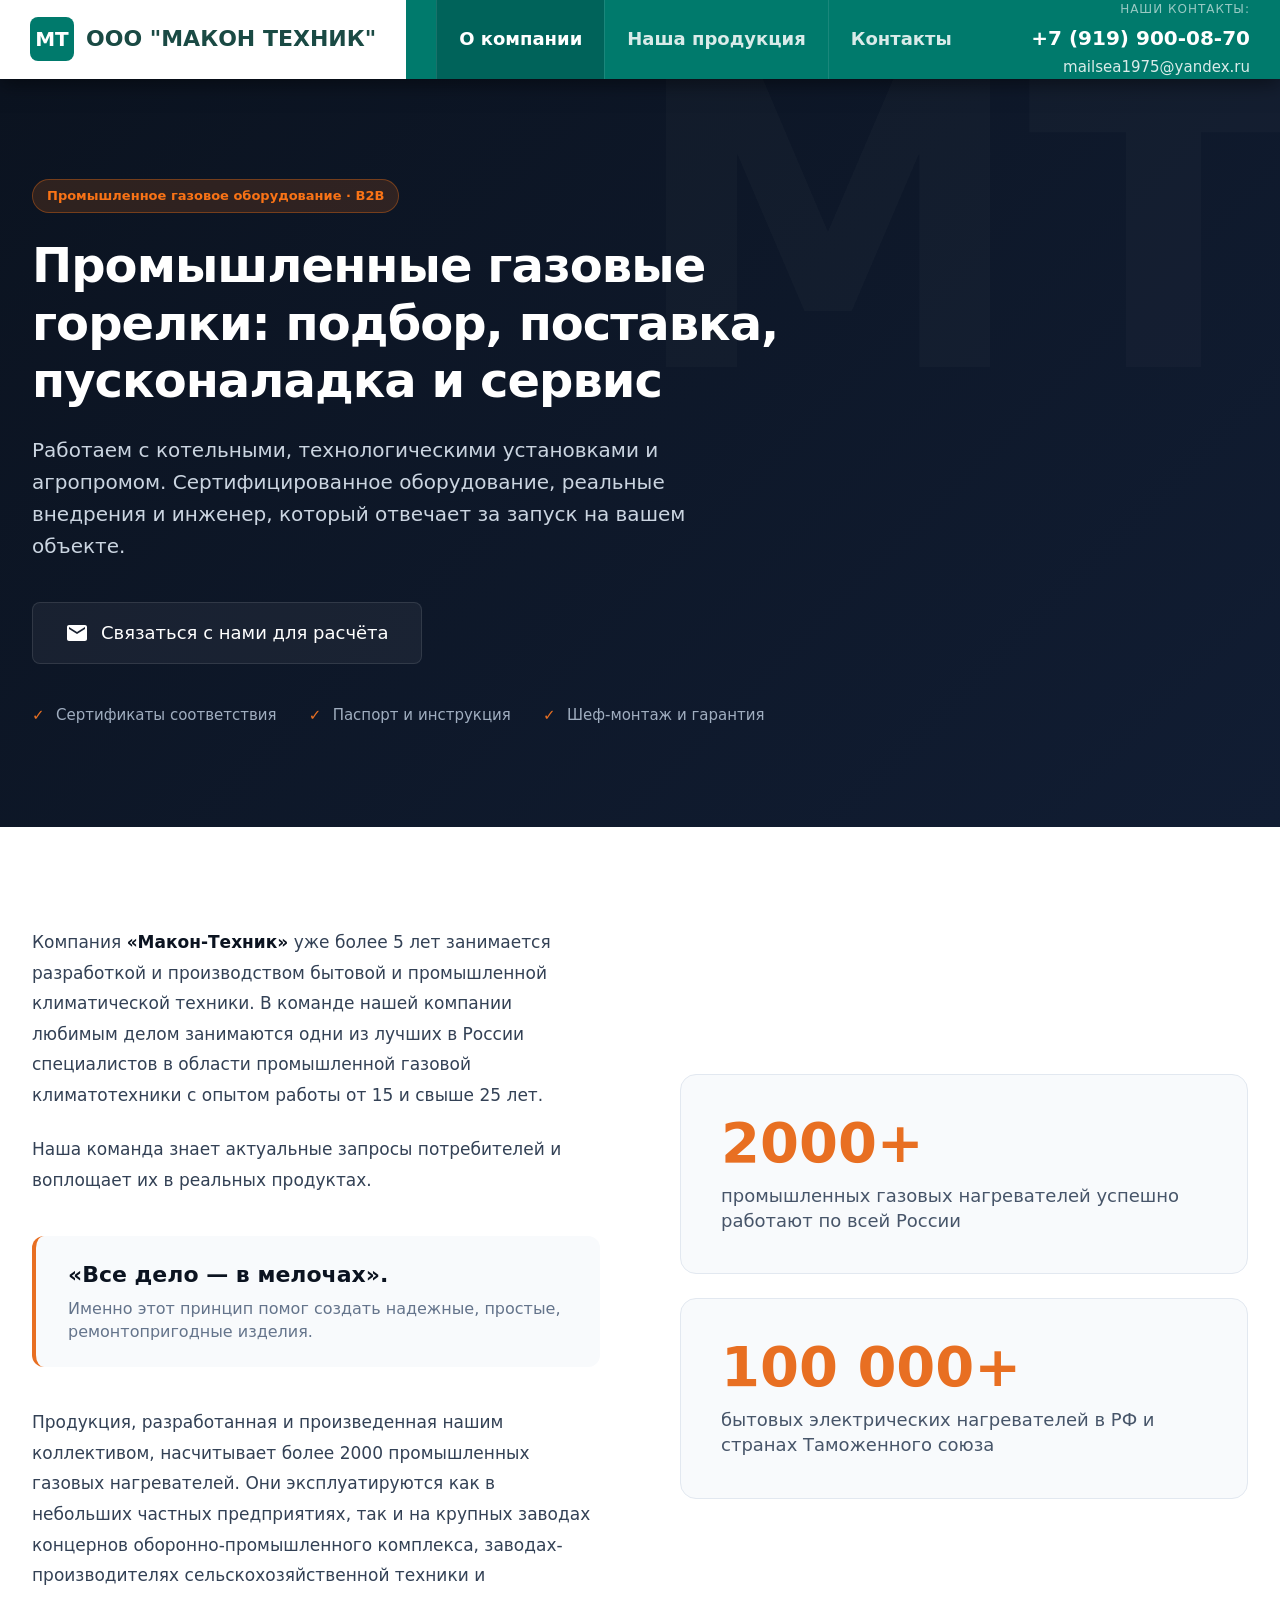
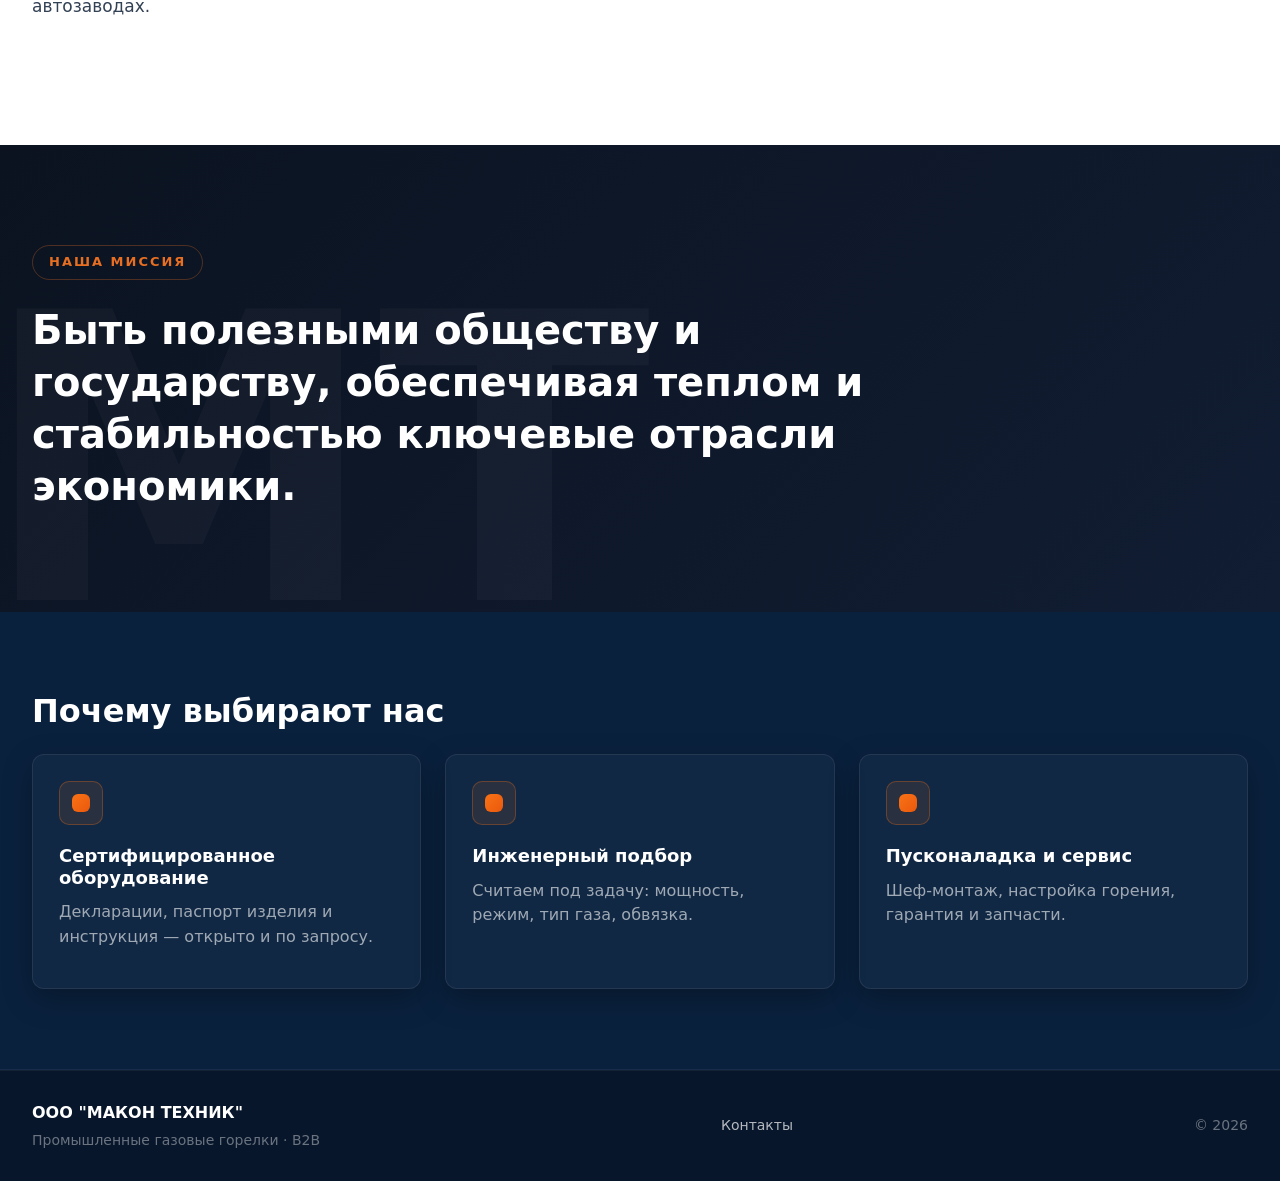
==== index.html @ b996d6df "Add files via upload" ====
<!DOCTYPE html>
<html lang="ru">
<head>
  <meta charset="UTF-8">
  <meta name="viewport" content="width=device-width, initial-scale=1.0">
  <title>ООО "МАКОН ТЕХНИК" — Промышленные газовые горелки</title>
  <meta name="description" content="Промышленные газовые горелки для котельных и технологических установок. Сертификаты, внедрения, пусконаладка и сервис.">
  <link rel="stylesheet" href="css/style.css">
  
  <style>
    /* ГЛАВНЫЙ ЭКРАН (HERO) */
    .hero-custom {
      background: linear-gradient(135deg, #0b1320 0%, #111d33 100%);
      color: #ffffff;
      padding: 100px 0;
      position: relative;
      overflow: hidden;
    }

    .hero-custom::before {
      content: 'МТ';
      position: absolute;
      top: -50px;
      right: -20px;
      font-size: 400px;
      font-weight: 900;
      color: rgba(255, 255, 255, 0.02);
      line-height: 1;
      pointer-events: none;
    }

    .hero-custom__inner {
      max-width: 900px;
      position: relative;
      z-index: 1;
    }

    .hero-custom h1 {
      font-size: 48px;
      line-height: 1.2;
      margin-bottom: 24px;
      font-weight: 800;
    }

    @media (max-width: 768px) {
      .hero-custom h1 {
        font-size: 32px;
      }
    }

    .hero-custom__lead {
      font-size: 20px;
      line-height: 1.6;
      color: #cbd5e1;
      margin-bottom: 40px;
      max-width: 700px;
    }

    .hero-contact-link {
      display: inline-flex;
      align-items: center;
      gap: 12px;
      font-size: 18px;
      color: #ffffff;
      text-decoration: none;
      background: rgba(255, 255, 255, 0.05);
      padding: 16px 32px;
      border-radius: 8px;
      border: 1px solid rgba(255, 255, 255, 0.1);
      transition: all 0.3s ease;
      margin-bottom: 40px;
    }

    .hero-contact-link:hover {
      background: rgba(232, 111, 34, 0.1);
      border-color: #e86f22;
      color: #e86f22;
    }

    .hero-contact-link svg {
      width: 24px;
      height: 24px;
      fill: currentColor;
    }

    .hero-custom__trust {
      display: flex;
      gap: 32px;
      list-style: none;
      padding: 0;
      margin: 0;
      flex-wrap: wrap;
    }

    .hero-custom__trust li {
      position: relative;
      padding-left: 24px;
      color: #a0aec0;
      font-size: 15px;
    }

    .hero-custom__trust li::before {
      content: '✓';
      position: absolute;
      left: 0;
      color: #e86f22;
      font-weight: bold;
    }

    /* БЛОК 1: ИСТОРИЯ И ЦИФРЫ (Светлый) */
    .story-section {
      padding: 100px 0;
      background: #ffffff;
    }

    .story-grid {
      display: grid;
      grid-template-columns: 1fr 1fr;
      gap: 80px;
      align-items: center;
    }

    @media (max-width: 900px) {
      .story-grid {
        grid-template-columns: 1fr;
        gap: 50px;
      }
    }

    .story-content p {
      font-size: 17px;
      line-height: 1.8;
      color: #334155;
      margin-bottom: 24px;
    }

    .story-content strong {
      color: #0b1320;
      font-weight: 600;
    }

    .story-content .highlight-quote {
      font-size: 22px;
      font-weight: 600;
      color: #0b1320;
      padding: 24px 32px;
      background: #f8fafc;
      border-radius: 12px;
      border-left: 4px solid #e86f22;
      margin: 40px 0;
      line-height: 1.4;
    }

    .stats-wrapper {
      display: grid;
      grid-template-columns: 1fr;
      gap: 24px;
    }

    .stat-card {
      background: #f8fafc;
      padding: 40px;
      border-radius: 16px;
      border: 1px solid #e2e8f0;
      transition: transform 0.3s ease, box-shadow 0.3s ease;
    }

    .stat-card:hover {
      transform: translateY(-5px);
      box-shadow: 0 10px 30px rgba(0,0,0,0.05);
    }

    .stat-card h4 {
      font-size: 56px;
      color: #e86f22;
      margin: 0 0 12px 0;
      line-height: 1;
      font-weight: 800;
    }

    .stat-card p {
      font-size: 18px;
      color: #475569;
      margin: 0;
      line-height: 1.4;
      font-weight: 500;
    }

    /* БЛОК 2: МИССИЯ (Темный) */
    .mission-section {
      padding: 100px 0;
      background: linear-gradient(135deg, #0b1320 0%, #111d33 100%);
      color: #ffffff;
      position: relative;
      overflow: hidden;
    }
    
    .mission-section::before {
      content: 'МТ';
      position: absolute;
      bottom: -50px;
      left: -20px;
      font-size: 400px;
      font-weight: 900;
      color: rgba(255, 255, 255, 0.03);
      line-height: 1;
      pointer-events: none;
    }

    .mission-inner {
      max-width: 900px;
      position: relative;
      z-index: 1;
    }

    .mission-label {
      display: inline-block;
      font-size: 13px;
      text-transform: uppercase;
      letter-spacing: 2px;
      color: #e86f22;
      margin-bottom: 24px;
      font-weight: 700;
      border: 1px solid rgba(232, 111, 34, 0.3);
      padding: 6px 16px;
      border-radius: 20px;
    }

    .mission-lead {
      font-size: 40px;
      line-height: 1.3;
      font-weight: 800;
      margin: 0;
      color: #ffffff;
    }

    @media (max-width: 768px) {
      .mission-lead {
        font-size: 28px;
      }
    }
  </style>
</head>
<body>

  <header class="header">
    <div class="header__inner">
      <a href="index.html" class="header__logo-area">
        <div class="logo-mark">МТ</div>
        <div class="logo-text">
          <strong>ООО "МАКОН ТЕХНИК"</strong>
        </div>
      </a>

      <div class="header__nav-area">
        <nav class="nav" id="nav">
          <a href="index.html" class="active">О компании</a>
          <a href="products.html">Наша продукция</a>
          <a href="contacts.html">Контакты</a>
        </nav>

        <div class="header__contacts">
          <div class="header__contacts-title">Наши контакты:</div>
          <a href="tel:+79199000870" class="header__phone">+7 (919) 900-08-70</a>
          <a href="mailto:mailsea1975@yandex.ru" class="header__email">mailsea1975@yandex.ru</a>
        </div>

        <button class="burger" id="burger" aria-label="Меню" aria-expanded="false">
          <span></span><span></span><span></span>
        </button>
      </div>
    </div>
  </header>

  <main>
    <!-- ГЛАВНЫЙ ЭКРАН (HERO) -->
    <section class="hero-custom">
      <div class="container">
        <div class="hero-custom__inner">
          <span class="badge" style="margin-bottom: 24px; display: inline-block;">Промышленное газовое оборудование · B2B</span>
          
          <h1>Промышленные газовые горелки: подбор, поставка, пусконаладка и сервис</h1>
          
          <p class="hero-custom__lead">
            Работаем с котельными, технологическими установками и агропромом.
            Сертифицированное оборудование, реальные внедрения и инженер, который
            отвечает за запуск на вашем объекте.
          </p>
          
          <a href="contacts.html" class="hero-contact-link">
            <svg xmlns="http://www.w3.org/2000/svg" viewBox="0 0 24 24"><path d="M20 4H4c-1.1 0-1.99.9-1.99 2L2 18c0 1.1.9 2 2 2h16c1.1 0 2-.9 2-2V6c0-1.1-.9-2-2-2zm0 4l-8 5-8-5V6l8 5 8-5v2z"/></svg>
            Связаться с нами для расчёта
          </a>
          
          <ul class="hero-custom__trust">
            <li>Сертификаты соответствия</li>
            <li>Паспорт и инструкция</li>
            <li>Шеф-монтаж и гарантия</li>
          </ul>
        </div>
      </div>
    </section>

    <!-- БЛОК 1: ИСТОРИЯ И ЦИФРЫ -->
    <section class="story-section">
      <div class="container story-grid">
        
        <div class="story-content">
          <p>
            Компания <strong>«Макон-Техник»</strong> уже более 5 лет занимается разработкой и производством бытовой и промышленной климатической техники. В команде нашей компании любимым делом занимаются одни из лучших в России специалистов в области промышленной газовой климатотехники с опытом работы от 15 и свыше 25 лет.
          </p>
          <p>
            Наша команда знает актуальные запросы потребителей и воплощает их в реальных продуктах. 
          </p>
          
          <div class="highlight-quote">
            «Все дело — в мелочах».<br>
            <span style="font-size: 16px; color: #64748b; font-weight: normal; display: block; margin-top: 8px;">Именно этот принцип помог создать надежные, простые, ремонтопригодные изделия.</span>
          </div>

          <p>
            Продукция, разработанная и произведенная нашим коллективом, насчитывает более 2000 промышленных газовых нагревателей. Они эксплуатируются как в небольших частных предприятиях, так и на крупных заводах концернов оборонно-промышленного комплекса, заводах-производителях сельскохозяйственной техники и автозаводах.
          </p>
        </div>

        <div class="stats-wrapper">
          <div class="stat-card">
            <h4>2000+</h4>
            <p>промышленных газовых нагревателей успешно работают по всей России</p>
          </div>
          <div class="stat-card">
            <h4>100 000+</h4>
            <p>бытовых электрических нагревателей в РФ и странах Таможенного союза</p>
          </div>
        </div>

      </div>
    </section>

    <!-- БЛОК 2: МИССИЯ -->
    <section class="mission-section">
      <div class="container">
        <div class="mission-inner">
          <span class="mission-label">Наша миссия</span>
          <h2 class="mission-lead">
            Быть полезными обществу и государству, обеспечивая теплом и стабильностью ключевые отрасли экономики.
          </h2>
        </div>
      </div>
    </section>

    <!-- БЛОК: ПОЧЕМУ ВЫБИРАЮТ НАС -->
    <section class="section section--muted">
      <div class="container">
        <h2 class="section__title">Почему выбирают нас</h2>
        <div class="grid grid--3">
          <article class="card">
            <div class="card__icon"></div>
            <h3>Сертифицированное оборудование</h3>
            <p>Декларации, паспорт изделия и инструкция — открыто и по запросу.</p>
          </article>
          <article class="card">
            <div class="card__icon"></div>
            <h3>Инженерный подбор</h3>
            <p>Считаем под задачу: мощность, режим, тип газа, обвязка.</p>
          </article>
          <article class="card">
            <div class="card__icon"></div>
            <h3>Пусконаладка и сервис</h3>
            <p>Шеф-монтаж, настройка горения, гарантия и запчасти.</p>
          </article>
        </div>
      </div>
    </section>
  </main>

  <footer class="footer">
    <div class="container footer__inner">
      <div>
        <div class="footer__logo">ООО "МАКОН ТЕХНИК"</div>
        <p class="footer__muted">Промышленные газовые горелки · B2B</p>
      </div>
      <div class="footer__cols">
        <a href="contacts.html">Контакты</a>
      </div>
      <p class="footer__muted">© 2026</p>
    </div>
  </footer>

  <script src="js/main.js"></script>
</body>
</html>
---- css/style.css ----
:root {
  --brand-teal: #007A6C;
  --brand-teal-dark: #00635A;
  --navy: #0B2545;
  --accent: #F97316;
  --accent-dark: #EA580C;
  --accent-soft: rgba(249, 115, 22, 0.12);
  --radius: 12px;
  --shadow: 0 10px 30px rgba(0, 0, 0, 0.5);
}

* { box-sizing: border-box; }
html { scroll-behavior: smooth; }

/* --- НАСТРОЙКА ФОНА --- */
body {
  margin: 0;
  font-family: system-ui, -apple-system, "Segoe UI", Roboto, Arial, sans-serif;
  color: #ffffff; /* Текст по умолчанию белый */
  line-height: 1.55;
  /* Изменили базовый фон на глубокий сине-серый вместо черного */
  background-color: #0b1320; 
  
  display: flex;
  flex-direction: column;
  min-height: 100vh;
}

/* Фиксированный фон с огнем и затемнением */
body::before {
  content: "";
  position: fixed;
  top: 0; 
  left: 0; 
  width: 100%; 
  height: 100%;
  /* Затемняем картинку на 75% для глубокого темного эффекта */
  background-image: linear-gradient(rgba(0, 0, 0, 0.75), rgba(0, 0, 0, 0.75)), url('../images/bg.jpeg');
  background-size: cover;
  background-position: center;
  z-index: -1;
  animation: slowZoom 30s infinite alternate ease-in-out;
  
  /* !!! ВОТ ЗДЕСЬ МЫ ОТКЛЮЧИЛИ ПУШКУ !!! */
  display: none; 
}

@keyframes slowZoom {
  0% { background-size: 100%; }
  100% { background-size: 110%; }
}

main {
  flex: 1 0 auto;
}

h1, h2, h3 { margin: 0 0 12px; line-height: 1.2; }
h1 { font-size: clamp(26px, 3.6vw, 42px); font-weight: 800; letter-spacing: -0.02em; }
h2 { font-size: clamp(22px, 2.6vw, 32px); font-weight: 800; }
h3 { font-size: 18px; font-weight: 700; }
p { margin: 0 0 12px; }
a { color: inherit; }

/* Сделали контейнер шире, чтобы текст прижимался влево */
.container {
  width: min(1400px, 95%);
  margin: 0 auto;
}

/* HEADER */
.header {
  background: #0B2545; /* Плотный темный фон для шапки */
  position: sticky;
  top: 0;
  z-index: 50;
  box-shadow: 0 4px 20px rgba(0,0,0,0.5);
}

.header__inner {
  display: flex;
  align-items: stretch;
  padding: 0;
  width: 100%;
  max-width: 100%;
}

.header__logo-area {
  background: #ffffff;
  display: flex;
  align-items: center;
  padding: 10px 30px;
  text-decoration: none;
  color: var(--brand-teal);
  gap: 12px;
}

.logo-mark {
  width: 44px;
  height: 44px;
  background: var(--brand-teal);
  border-radius: 8px;
  display: flex;
  align-items: center;
  justify-content: center;
  color: #fff;
  font-weight: 800;
  font-size: 20px;
}

.logo-text { display: flex; flex-direction: column; line-height: 1.1; }
.logo-text strong { font-size: 22px; font-weight: 800; color: #1a4a44; }
.logo-text span { display: none; } 

.header__nav-area {
  background: var(--brand-teal);
  display: flex;
  align-items: center;
  justify-content: space-between;
  flex-grow: 1;
  padding: 0 30px;
}

.nav { display: flex; align-items: stretch; height: 100%; margin: 0; padding: 0; }
.nav a {
  color: rgba(255,255,255,0.85);
  text-decoration: none;
  font-size: 18px;
  font-weight: 600;
  padding: 0 22px;
  display: flex;
  align-items: center;
  border-left: 1px solid rgba(255,255,255,0.1);
  transition: background .2s, color .2s;
}
.nav a:hover, .nav a.active { background: var(--brand-teal-dark); color: #fff; }

.header__contacts {
  color: #fff;
  display: flex;
  flex-direction: column;
  align-items: flex-end;
  gap: 2px;
}

.header__contacts-title {
  font-size: 12px;
  text-transform: uppercase;
  letter-spacing: 1px;
  color: rgba(255, 255, 255, 0.6);
  margin-bottom: 2px;
}

.header__phone { font-size: 20px; font-weight: 800; text-decoration: none; color: #fff; transition: color 0.2s; }
.header__email { font-size: 15px; color: rgba(255,255,255,0.85); text-decoration: none; transition: color 0.2s; }
.header__phone:hover, .header__email:hover { color: var(--accent); }

.burger { display: none; background: transparent; border: 0; padding: 8px; cursor: pointer; margin-left: 15px; }
.burger span { display: block; width: 24px; height: 2px; background: #fff; margin: 5px 0; border-radius: 2px; }

/* BUTTONS */
.btn {
  display: inline-flex; align-items: center; justify-content: center;
  padding: 12px 20px; border-radius: 10px; font-weight: 700; font-size: 15px;
  text-decoration: none; border: 2px solid transparent; cursor: pointer;
  transition: transform .15s, background .2s, color .2s, box-shadow .2s; white-space: nowrap;
}
.btn:hover { transform: translateY(-1px); }
.btn--primary { background: var(--accent); color: #fff; box-shadow: 0 6px 18px rgba(249, 115, 22, 0.35); }
.btn--primary:hover { background: var(--accent-dark); }
.btn--ghost { background: transparent; color: #fff; border-color: rgba(255,255,255,0.35); }
.btn--ghost:hover { border-color: var(--accent); color: var(--accent); }
.btn--outline { background: transparent; color: #fff; border-color: rgba(255,255,255,0.5); }
.btn--outline:hover { background: #fff; color: var(--navy); }
.btn--sm { padding: 9px 14px; font-size: 14px; }
.btn--full { width: 100%; }

/* HERO (Сдвиг влево и темное стекло) */
.hero {
  background: radial-gradient(1000px 400px at 10% 50%, rgba(249,115,22,0.15), transparent 60%), linear-gradient(160deg, rgba(11, 37, 69, 0.9) 0%, rgba(11, 37, 69, 0.7) 100%);
  color: #fff; 
  padding: 80px 0;
  border-bottom: 1px solid rgba(255,255,255,0.1);
}
.hero__inner { 
  display: grid; 
  grid-template-columns: 1.6fr 1fr; 
  gap: 60px; 
  align-items: center; 
}
.hero h1 { color: #fff; margin-bottom: 20px; }
.hero__lead { color: rgba(255,255,255,0.8); font-size: 18px; max-width: 700px; }
.badge { display: inline-block; background: rgba(249,115,22,0.15); color: var(--accent); border: 1px solid rgba(249,115,22,0.35); padding: 6px 14px; border-radius: 999px; font-size: 13px; font-weight: 600; margin-bottom: 20px; }
.hero__actions { display: flex; gap: 15px; flex-wrap: wrap; margin: 25px 0 30px; }
.hero__trust { display: flex; gap: 25px; flex-wrap: wrap; padding: 0; margin: 0; list-style: none; font-size: 15px; color: rgba(255,255,255,0.7); }
.hero__trust li::before { content: "✓"; color: var(--accent); font-weight: 800; margin-right: 8px; }

/* Карточка в Hero (эффект стекла) */
.hero__card { 
  background: rgba(255, 255, 255, 0.05); 
  backdrop-filter: blur(12px);
  -webkit-backdrop-filter: blur(12px);
  border: 1px solid rgba(255, 255, 255, 0.1);
  color: #fff; 
  border-radius: var(--radius); 
  padding: 26px; 
  box-shadow: 0 20px 50px rgba(0,0,0,0.5); 
  border-top: 4px solid var(--accent); 
}
.hero__card-title { font-weight: 800; margin-bottom: 16px; color: #fff; font-size: 18px; }

/* SPECS (Характеристики) */
.specs { list-style: none; padding: 0; margin: 0 0 16px; }
.specs li { display: flex; justify-content: space-between; gap: 12px; padding: 10px 0; border-bottom: 1px dashed rgba(255,255,255,0.15); font-size: 15px; }
.specs li:last-child { border-bottom: 0; }
.specs span { color: rgba(255,255,255,0.6); }
.specs b { color: #fff; }

/* SECTIONS (Темное стекло вместо белого) */
.section { 
  padding: 80px 0; 
  background: rgba(15, 23, 42, 0.85); /* Темно-синий полупрозрачный */
  backdrop-filter: blur(15px);
  -webkit-backdrop-filter: blur(15px);
  border-bottom: 1px solid rgba(255,255,255,0.05);
}
.section--muted { 
  background: rgba(11, 37, 69, 0.85); 
}
.section__title { color: #ffffff; margin-bottom: 24px; }
.section__lead { color: rgba(255,255,255,0.7); max-width: 800px; margin-bottom: 32px; font-size: 16px; }

/* GRID/CARDS */
.grid { display: grid; gap: 24px; }
.grid--3 { grid-template-columns: repeat(3, 1fr); }

.card { 
  background: rgba(255, 255, 255, 0.03); 
  border: 1px solid rgba(255, 255, 255, 0.08); 
  border-radius: var(--radius); 
  padding: 26px; 
  box-shadow: 0 10px 30px rgba(0,0,0,0.3); 
  transition: transform 0.3s, background 0.3s;
}
.card:hover {
  background: rgba(255, 255, 255, 0.06); 
  transform: translateY(-5px);
}
.card h3 { color: #fff; margin-bottom: 12px; }
.card p { color: rgba(255,255,255,0.6); }
.card__icon { width: 44px; height: 44px; border-radius: 10px; background: rgba(249,115,22,0.1); border: 1px solid rgba(249,115,22,0.3); margin-bottom: 20px; position: relative; }
.card__icon::after { content: ""; position: absolute; inset: 12px; border-radius: 6px; background: linear-gradient(135deg, var(--accent), var(--accent-dark)); }

/* БОЛЬШОЕ ФОТО (Продукция) */
.featured-image-wrapper {
  width: 100%;
  margin: 0 0 50px 0;
  border-radius: var(--radius);
  overflow: hidden;
  box-shadow: 0 20px 50px rgba(0,0,0,0.5);
  border: 1px solid rgba(255,255,255,0.1);
}
.featured-image-wrapper img { width: 100%; height: auto; display: block; object-fit: cover; }

/* MODEL (Карточка продукта в темной теме) */
.model { 
  display: grid; 
  grid-template-columns: 1fr 1.1fr; 
  gap: 0; 
  align-items: stretch; 
  background: rgba(255, 255, 255, 0.03); 
  border: 1px solid rgba(255, 255, 255, 0.1); 
  border-radius: var(--radius); 
  overflow: hidden; 
  box-shadow: 0 20px 50px rgba(0,0,0,0.4); 
}
.model__media { background: #000; display: flex; align-items: center; justify-content: center; min-height: 350px; padding: 0; overflow: hidden; }
.model__media img { width: 100%; height: 100%; object-fit: cover; display: block; opacity: 0.9; transition: opacity 0.3s; }
.model__media img:hover { opacity: 1; }
.model__body { padding: 32px; }
.specs--wide { margin-bottom: 24px; }

/* ГАЛЕРЕЯ */
.gallery { display: grid; grid-template-columns: repeat(auto-fit, minmax(280px, 1fr)); gap: 24px; }
.gallery a { display: block; border-radius: var(--radius); overflow: hidden; box-shadow: 0 10px 30px rgba(0,0,0,0.4); cursor: pointer; border: 1px solid rgba(255,255,255,0.1); }
.gallery a img { width: 100%; height: 220px; object-fit: cover; display: block; transition: transform 0.4s ease, opacity 0.4s ease; opacity: 0.85; }
.gallery a:hover img { transform: scale(1.08); opacity: 1; }

/* ВИДЕО */
.video-wrapper { position: relative; padding-bottom: 56.25%; height: 0; overflow: hidden; border-radius: var(--radius); box-shadow: 0 20px 50px rgba(0,0,0,0.5); background: #000; border: 1px solid rgba(255,255,255,0.1); }
.video-wrapper iframe, .video-wrapper video { position: absolute; top: 0; left: 0; width: 100%; height: 100%; border: none; }

/* FOOTER */
.footer { background: #07162b; color: rgba(255,255,255,0.6); padding: 30px 0; font-size: 14px; flex-shrink: 0; border-top: 1px solid rgba(255,255,255,0.05); }
.footer__inner { display: flex; justify-content: space-between; gap: 20px; align-items: center; flex-wrap: wrap; }
.footer__logo { font-weight: 800; color: #fff; margin-bottom: 4px; font-size: 16px; }
.footer__muted { color: rgba(255,255,255,0.4); margin: 0; }
.footer__cols { display: flex; gap: 24px; }
.footer__cols a { color: rgba(255,255,255,0.7); text-decoration: none; transition: color 0.2s; }
.footer__cols a:hover { color: var(--accent); }

/* ФОРМА (Темная) */
.form-wrap { display: grid; grid-template-columns: 1fr 1fr; gap: 50px; align-items: start; }
.contacts { list-style: none; padding: 0; color: rgba(255,255,255,0.7); font-size: 16px; }
.contacts li { margin-bottom: 12px; }
.contacts strong { color: #fff; }
.contacts a { color: var(--accent); text-decoration: none; }

.form { 
  background: rgba(255, 255, 255, 0.03); 
  border: 1px solid rgba(255, 255, 255, 0.1); 
  border-radius: var(--radius); 
  padding: 30px; 
  box-shadow: 0 20px 50px rgba(0,0,0,0.4); 
  display: grid; 
  gap: 16px; 
}
.form label { display: grid; gap: 8px; font-size: 14px; font-weight: 600; color: rgba(255,255,255,0.8); }
.form input, .form select { 
  font: inherit; 
  padding: 12px 14px; 
  border: 1px solid rgba(255,255,255,0.15); 
  border-radius: 10px; 
  background: rgba(0,0,0,0.3); 
  color: #fff; 
  transition: border-color .2s, box-shadow .2s; 
}
.form input:focus, .form select:focus { outline: none; border-color: var(--accent); box-shadow: 0 0 0 3px rgba(249, 115, 22, 0.2); }
.form__note { font-size: 12px; color: rgba(255,255,255,0.4); margin: 0; }

/* RESPONSIVE */
@media (max-width: 1024px) {
  .header__logo-area { padding: 10px 15px; }
  .header__nav-area { padding: 0 15px; }
  .nav a { padding: 0 12px; font-size: 16px; }
  .header__phone { font-size: 18px; }
  .header__email { font-size: 14px; }
  .hero__inner { grid-template-columns: 1.2fr 1fr; gap: 30px; }
}
@media (max-width: 900px) {
  .hero__inner, .model, .form-wrap { grid-template-columns: 1fr; }
  .grid--3 { grid-template-columns: 1fr 1fr; }
  .featured-image-wrapper { margin-bottom: 30px; }
}
@media (max-width: 768px) {
  .header__inner { flex-direction: column; }
  .header__logo-area { justify-content: center; padding: 15px; }
  .header__nav-area { flex-direction: column; padding: 15px; gap: 15px; align-items: center; }
  .nav { display: none; flex-direction: column; width: 100%; background: var(--brand-teal); position: absolute; top: 100%; left: 0; z-index: 100; }
  .nav.is-open { display: flex; }
  .nav a { padding: 15px; border-left: none; border-bottom: 1px solid rgba(255,255,255,0.1); justify-content: center; width: 100%; }
  .header__contacts { align-items: center; text-align: center; margin-top: 10px; }
  .burger { display: block; position: absolute; right: 20px; top: 20px; }
  .grid--3 { grid-template-columns: 1fr; }
  .section { padding: 50px 0; }
  .hero { padding: 50px 0; }
  .hero__inner { text-align: center; }
  .hero__actions { justify-content: center; }
  .hero__trust { justify-content: center; }
}
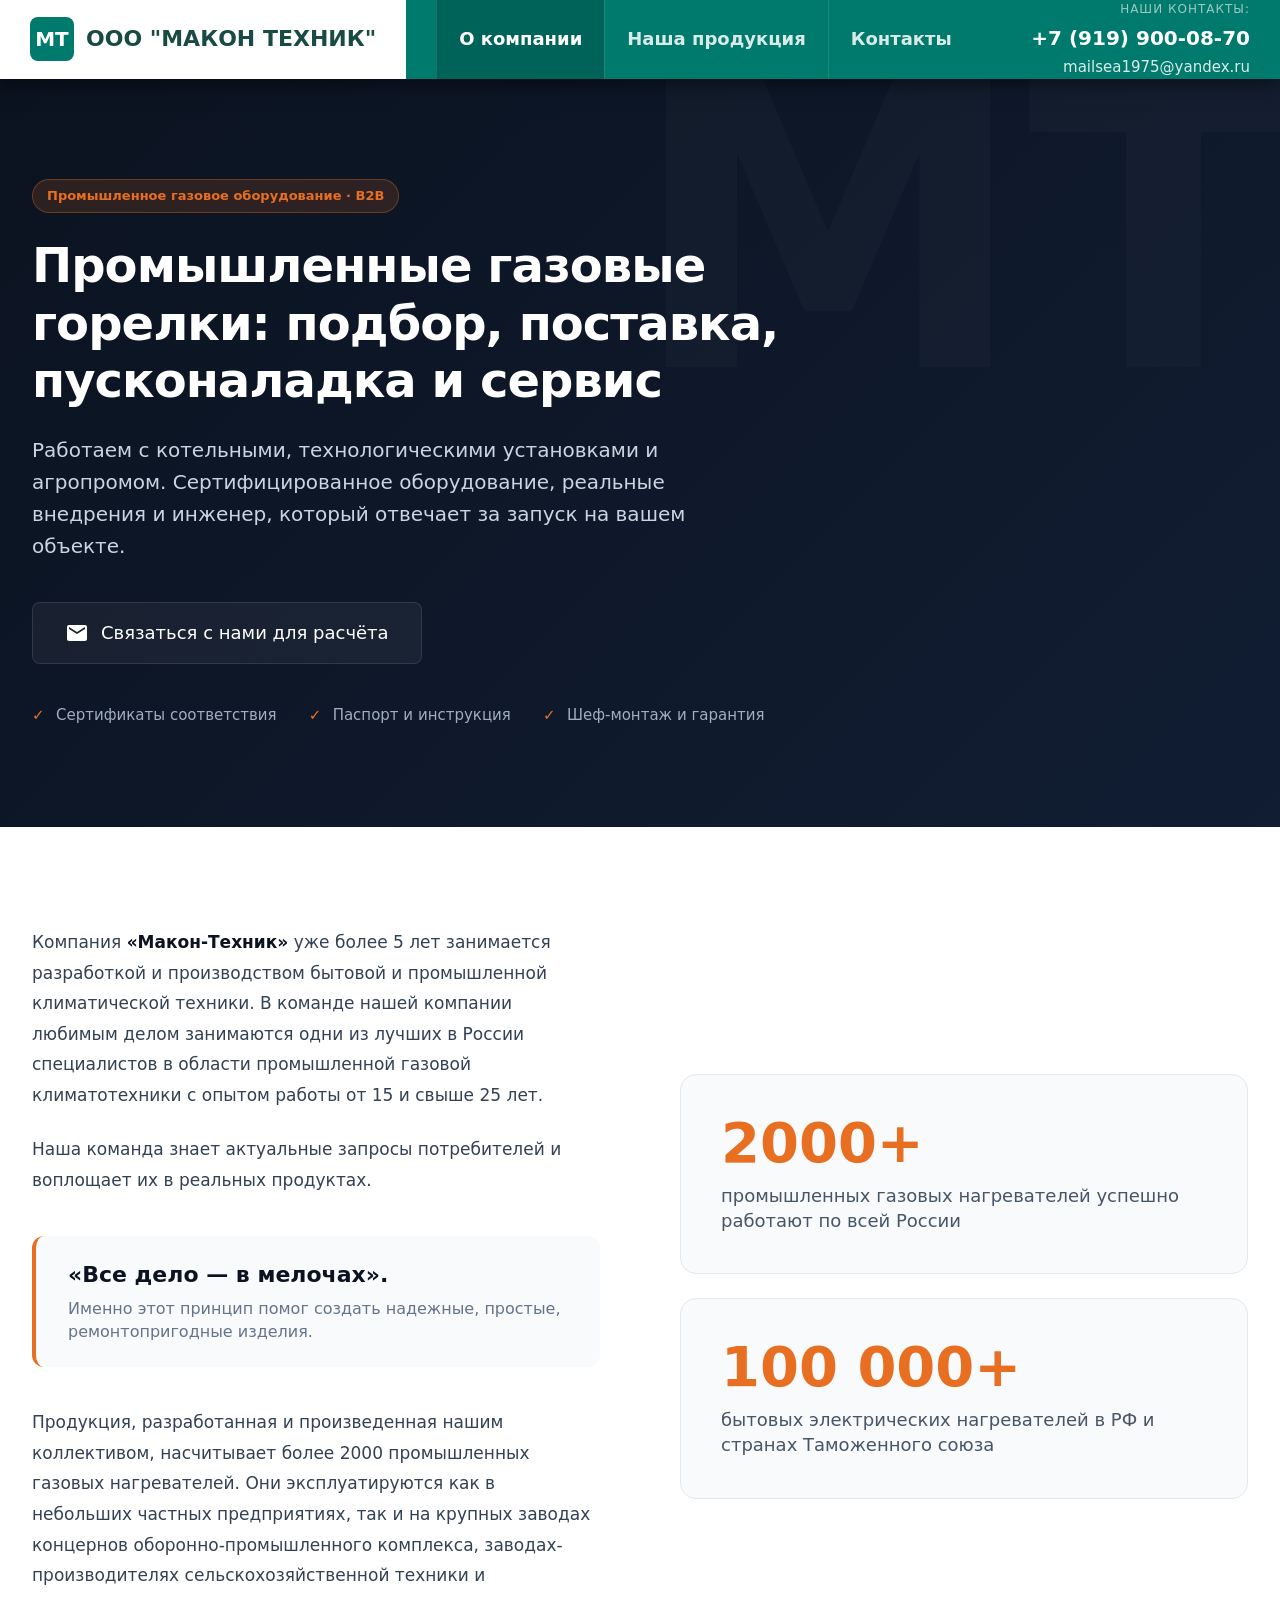
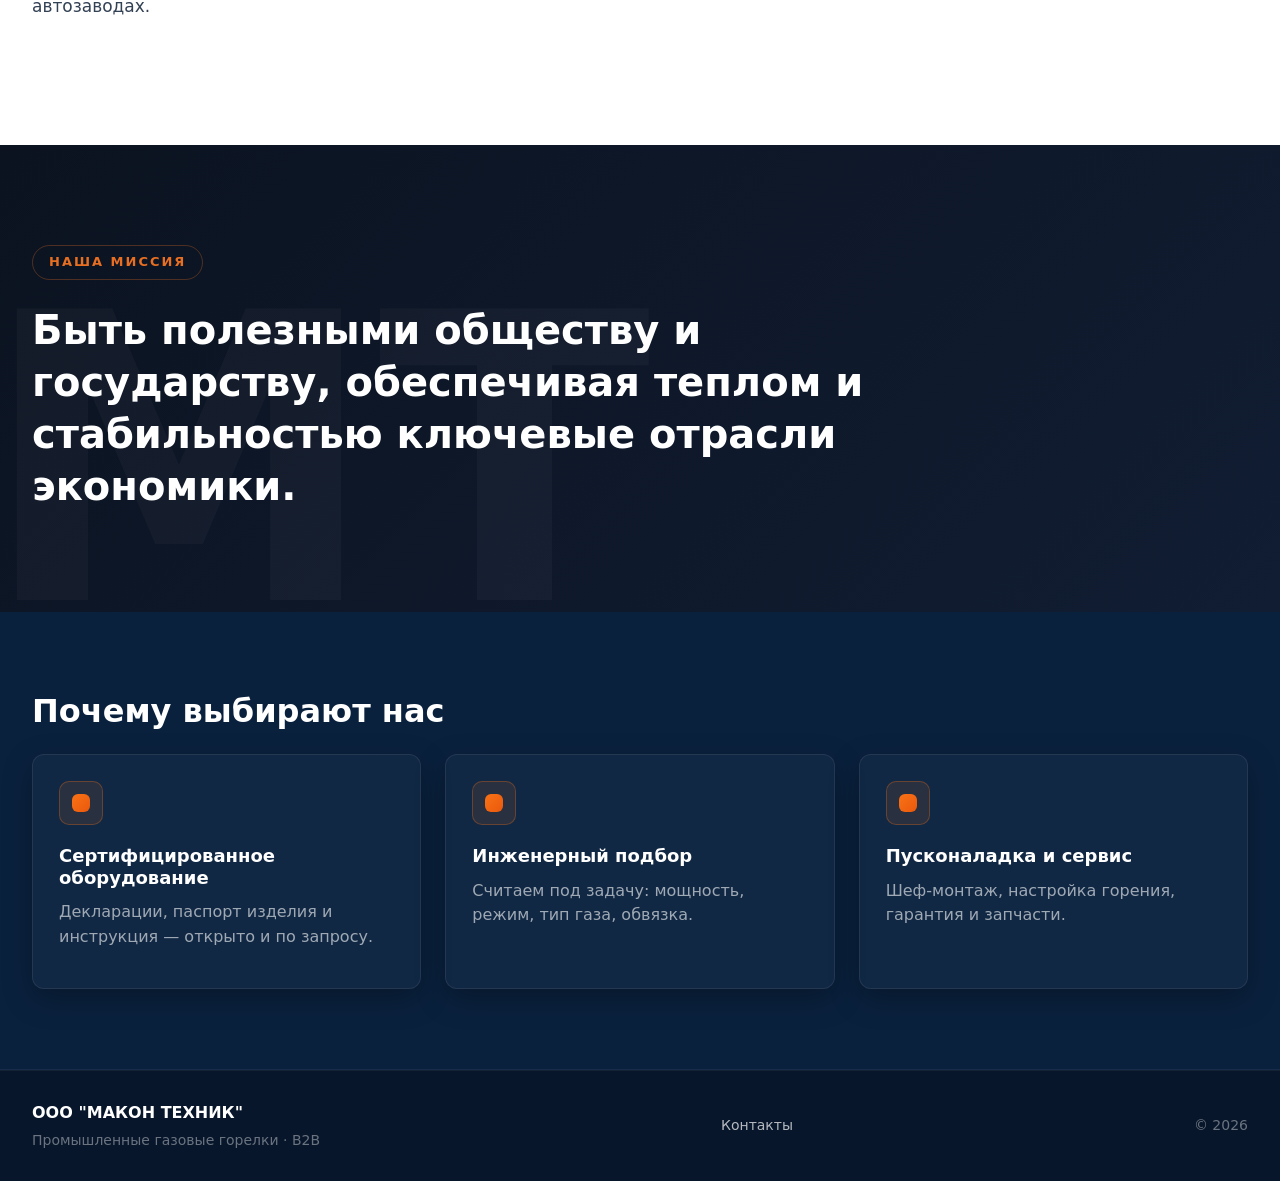
==== commit ba0985ee: "Update index.html" ====
--- a/index.html
+++ b/index.html
@@ -8,7 +8,6 @@
   <link rel="stylesheet" href="css/style.css">
   
   <style>
-    /* ГЛАВНЫЙ ЭКРАН (HERO) */
     .hero-custom {
       background: linear-gradient(135deg, #0b1320 0%, #111d33 100%);
       color: #ffffff;
@@ -16,228 +15,67 @@
       position: relative;
       overflow: hidden;
     }
-
     .hero-custom::before {
-      content: 'МТ';
-      position: absolute;
-      top: -50px;
-      right: -20px;
-      font-size: 400px;
-      font-weight: 900;
-      color: rgba(255, 255, 255, 0.02);
-      line-height: 1;
-      pointer-events: none;
-    }
-
+      content: 'МТ'; position: absolute; top: -50px; right: -20px; font-size: 400px; font-weight: 900;
+      color: rgba(255, 255, 255, 0.02); line-height: 1; pointer-events: none;
+    }
     .hero-custom__inner {
-      max-width: 900px;
-      position: relative;
-      z-index: 1;
-    }
-
-    .hero-custom h1 {
-      font-size: 48px;
-      line-height: 1.2;
-      margin-bottom: 24px;
-      font-weight: 800;
+      max-width: 900px; position: relative; z-index: 1;
+      margin-left: 0; margin-right: auto; /* Прижимаем влево на ПК */
+    }
+    .hero-custom h1 { font-size: 48px; line-height: 1.2; margin-bottom: 24px; font-weight: 800; }
+    .hero-custom__lead { font-size: 20px; line-height: 1.6; color: #cbd5e1; margin-bottom: 40px; max-width: 700px; }
+    
+    .hero-contact-link {
+      display: inline-flex; align-items: center; gap: 12px; font-size: 18px; color: #ffffff;
+      text-decoration: none; background: rgba(255, 255, 255, 0.05); padding: 16px 32px;
+      border-radius: 8px; border: 1px solid rgba(255, 255, 255, 0.1); transition: all 0.3s ease; margin-bottom: 40px;
+    }
+    .hero-contact-link:hover { background: rgba(232, 111, 34, 0.1); border-color: #e86f22; color: #e86f22; }
+    .hero-contact-link svg { width: 24px; height: 24px; fill: currentColor; }
+    
+    .hero-custom__trust { display: flex; gap: 32px; list-style: none; padding: 0; margin: 0; flex-wrap: wrap; }
+    .hero-custom__trust li { position: relative; padding-left: 24px; color: #a0aec0; font-size: 15px; }
+    .hero-custom__trust li::before { content: '✓'; position: absolute; left: 0; color: #e86f22; font-weight: bold; }
+    .badge { display: inline-block; background: rgba(232,111,34,0.15); color: #e86f22; border: 1px solid rgba(232,111,34,0.35); padding: 6px 14px; border-radius: 999px; font-size: 13px; font-weight: 600; margin-bottom: 20px; }
+
+    .story-section { padding: 100px 0; background: #ffffff; }
+    .story-grid { display: grid; grid-template-columns: 1fr 1fr; gap: 80px; align-items: center; }
+    .story-content p { font-size: 17px; line-height: 1.8; color: #334155; margin-bottom: 24px; }
+    .story-content strong { color: #0b1320; font-weight: 600; }
+    .story-content .highlight-quote { font-size: 22px; font-weight: 600; color: #0b1320; padding: 24px 32px; background: #f8fafc; border-radius: 12px; border-left: 4px solid #e86f22; margin: 40px 0; line-height: 1.4; }
+    
+    .stats-wrapper { display: grid; grid-template-columns: 1fr; gap: 24px; }
+    .stat-card { background: #f8fafc; padding: 40px; border-radius: 16px; border: 1px solid #e2e8f0; }
+    .stat-card h4 { font-size: 56px; color: #e86f22; margin: 0 0 12px 0; line-height: 1; font-weight: 800; }
+    .stat-card p { font-size: 18px; color: #475569; margin: 0; line-height: 1.4; font-weight: 500; }
+
+    .mission-section { padding: 100px 0; background: linear-gradient(135deg, #0b1320 0%, #111d33 100%); color: #ffffff; position: relative; overflow: hidden; }
+    .mission-section::before { content: 'МТ'; position: absolute; bottom: -50px; left: -20px; font-size: 400px; font-weight: 900; color: rgba(255, 255, 255, 0.03); line-height: 1; pointer-events: none; }
+    .mission-inner { max-width: 900px; position: relative; z-index: 1; margin-left: 0; margin-right: auto; /* Влево */ }
+    .mission-label { display: inline-block; font-size: 13px; text-transform: uppercase; letter-spacing: 2px; color: #e86f22; margin-bottom: 24px; font-weight: 700; border: 1px solid rgba(232, 111, 34, 0.3); padding: 6px 16px; border-radius: 20px; }
+    .mission-lead { font-size: 40px; line-height: 1.3; font-weight: 800; margin: 0; color: #ffffff; }
+
+    @media (max-width: 900px) {
+      .story-grid { grid-template-columns: 1fr; gap: 50px; }
     }
 
     @media (max-width: 768px) {
-      .hero-custom h1 {
-        font-size: 32px;
-      }
-    }
-
-    .hero-custom__lead {
-      font-size: 20px;
-      line-height: 1.6;
-      color: #cbd5e1;
-      margin-bottom: 40px;
-      max-width: 700px;
-    }
-
-    .hero-contact-link {
-      display: inline-flex;
-      align-items: center;
-      gap: 12px;
-      font-size: 18px;
-      color: #ffffff;
-      text-decoration: none;
-      background: rgba(255, 255, 255, 0.05);
-      padding: 16px 32px;
-      border-radius: 8px;
-      border: 1px solid rgba(255, 255, 255, 0.1);
-      transition: all 0.3s ease;
-      margin-bottom: 40px;
-    }
-
-    .hero-contact-link:hover {
-      background: rgba(232, 111, 34, 0.1);
-      border-color: #e86f22;
-      color: #e86f22;
-    }
-
-    .hero-contact-link svg {
-      width: 24px;
-      height: 24px;
-      fill: currentColor;
-    }
-
-    .hero-custom__trust {
-      display: flex;
-      gap: 32px;
-      list-style: none;
-      padding: 0;
-      margin: 0;
-      flex-wrap: wrap;
-    }
-
-    .hero-custom__trust li {
-      position: relative;
-      padding-left: 24px;
-      color: #a0aec0;
-      font-size: 15px;
-    }
-
-    .hero-custom__trust li::before {
-      content: '✓';
-      position: absolute;
-      left: 0;
-      color: #e86f22;
-      font-weight: bold;
-    }
-
-    /* БЛОК 1: ИСТОРИЯ И ЦИФРЫ (Светлый) */
-    .story-section {
-      padding: 100px 0;
-      background: #ffffff;
-    }
-
-    .story-grid {
-      display: grid;
-      grid-template-columns: 1fr 1fr;
-      gap: 80px;
-      align-items: center;
-    }
-
-    @media (max-width: 900px) {
-      .story-grid {
-        grid-template-columns: 1fr;
-        gap: 50px;
-      }
-    }
-
-    .story-content p {
-      font-size: 17px;
-      line-height: 1.8;
-      color: #334155;
-      margin-bottom: 24px;
-    }
-
-    .story-content strong {
-      color: #0b1320;
-      font-weight: 600;
-    }
-
-    .story-content .highlight-quote {
-      font-size: 22px;
-      font-weight: 600;
-      color: #0b1320;
-      padding: 24px 32px;
-      background: #f8fafc;
-      border-radius: 12px;
-      border-left: 4px solid #e86f22;
-      margin: 40px 0;
-      line-height: 1.4;
-    }
-
-    .stats-wrapper {
-      display: grid;
-      grid-template-columns: 1fr;
-      gap: 24px;
-    }
-
-    .stat-card {
-      background: #f8fafc;
-      padding: 40px;
-      border-radius: 16px;
-      border: 1px solid #e2e8f0;
-      transition: transform 0.3s ease, box-shadow 0.3s ease;
-    }
-
-    .stat-card:hover {
-      transform: translateY(-5px);
-      box-shadow: 0 10px 30px rgba(0,0,0,0.05);
-    }
-
-    .stat-card h4 {
-      font-size: 56px;
-      color: #e86f22;
-      margin: 0 0 12px 0;
-      line-height: 1;
-      font-weight: 800;
-    }
-
-    .stat-card p {
-      font-size: 18px;
-      color: #475569;
-      margin: 0;
-      line-height: 1.4;
-      font-weight: 500;
-    }
-
-    /* БЛОК 2: МИССИЯ (Темный) */
-    .mission-section {
-      padding: 100px 0;
-      background: linear-gradient(135deg, #0b1320 0%, #111d33 100%);
-      color: #ffffff;
-      position: relative;
-      overflow: hidden;
-    }
-    
-    .mission-section::before {
-      content: 'МТ';
-      position: absolute;
-      bottom: -50px;
-      left: -20px;
-      font-size: 400px;
-      font-weight: 900;
-      color: rgba(255, 255, 255, 0.03);
-      line-height: 1;
-      pointer-events: none;
-    }
-
-    .mission-inner {
-      max-width: 900px;
-      position: relative;
-      z-index: 1;
-    }
-
-    .mission-label {
-      display: inline-block;
-      font-size: 13px;
-      text-transform: uppercase;
-      letter-spacing: 2px;
-      color: #e86f22;
-      margin-bottom: 24px;
-      font-weight: 700;
-      border: 1px solid rgba(232, 111, 34, 0.3);
-      padding: 6px 16px;
-      border-radius: 20px;
-    }
-
-    .mission-lead {
-      font-size: 40px;
-      line-height: 1.3;
-      font-weight: 800;
-      margin: 0;
-      color: #ffffff;
-    }
-
-    @media (max-width: 768px) {
-      .mission-lead {
-        font-size: 28px;
-      }
+      .hero-custom { padding: 40px 0; }
+      .hero-custom h1 { font-size: 28px !important; line-height: 1.3 !important; }
+      .hero-custom__lead { font-size: 16px !important; }
+      .hero-custom::before { display: none; }
+      .hero-contact-link { width: 100%; justify-content: center; padding: 14px 20px; }
+      .badge { font-size: 11px; }
+      .hero-custom__trust { gap: 15px; }
+      .hero-custom__trust li { font-size: 13px; }
+      .story-section { padding: 40px 0; }
+      .story-content .highlight-quote { font-size: 18px; padding: 20px; margin: 20px 0; }
+      .stat-card { padding: 24px; }
+      .stat-card h4 { font-size: 42px; }
+      .mission-section { padding: 40px 0; }
+      .mission-section::before { display: none; }
+      .mission-lead { font-size: 24px !important; }
     }
   </style>
 </head>
@@ -273,7 +111,6 @@
   </header>
 
   <main>
-    <!-- ГЛАВНЫЙ ЭКРАН (HERO) -->
     <section class="hero-custom">
       <div class="container">
         <div class="hero-custom__inner">
@@ -301,10 +138,8 @@
       </div>
     </section>
 
-    <!-- БЛОК 1: ИСТОРИЯ И ЦИФРЫ -->
     <section class="story-section">
       <div class="container story-grid">
-        
         <div class="story-content">
           <p>
             Компания <strong>«Макон-Техник»</strong> уже более 5 лет занимается разработкой и производством бытовой и промышленной климатической техники. В команде нашей компании любимым делом занимаются одни из лучших в России специалистов в области промышленной газовой климатотехники с опытом работы от 15 и свыше 25 лет.
@@ -333,11 +168,9 @@
             <p>бытовых электрических нагревателей в РФ и странах Таможенного союза</p>
           </div>
         </div>
-
-      </div>
-    </section>
-
-    <!-- БЛОК 2: МИССИЯ -->
+      </div>
+    </section>
+
     <section class="mission-section">
       <div class="container">
         <div class="mission-inner">
@@ -349,7 +182,6 @@
       </div>
     </section>
 
-    <!-- БЛОК: ПОЧЕМУ ВЫБИРАЮТ НАС -->
     <section class="section section--muted">
       <div class="container">
         <h2 class="section__title">Почему выбирают нас</h2>
@@ -389,4 +221,4 @@
 
   <script src="js/main.js"></script>
 </body>
-</html>+</html>
--- a/css/style.css
+++ b/css/style.css
@@ -18,8 +18,7 @@
   font-family: system-ui, -apple-system, "Segoe UI", Roboto, Arial, sans-serif;
   color: #ffffff; /* Текст по умолчанию белый */
   line-height: 1.55;
-  /* Изменили базовый фон на глубокий сине-серый вместо черного */
-  background-color: #0b1320; 
+  background-color: #0b1320; /* Глубокий сине-серый фон */
   
   display: flex;
   flex-direction: column;
@@ -41,7 +40,7 @@
   z-index: -1;
   animation: slowZoom 30s infinite alternate ease-in-out;
   
-  /* !!! ВОТ ЗДЕСЬ МЫ ОТКЛЮЧИЛИ ПУШКУ !!! */
+  /* Пушка отключена */
   display: none; 
 }
 
@@ -327,7 +326,11 @@
 .form input:focus, .form select:focus { outline: none; border-color: var(--accent); box-shadow: 0 0 0 3px rgba(249, 115, 22, 0.2); }
 .form__note { font-size: 12px; color: rgba(255,255,255,0.4); margin: 0; }
 
-/* RESPONSIVE */
+
+/* ====================================================
+   RESPONSIVE (АДАПТИВ)
+   ==================================================== */
+
 @media (max-width: 1024px) {
   .header__logo-area { padding: 10px 15px; }
   .header__nav-area { padding: 0 15px; }
@@ -336,24 +339,87 @@
   .header__email { font-size: 14px; }
   .hero__inner { grid-template-columns: 1.2fr 1fr; gap: 30px; }
 }
+
 @media (max-width: 900px) {
   .hero__inner, .model, .form-wrap { grid-template-columns: 1fr; }
   .grid--3 { grid-template-columns: 1fr 1fr; }
   .featured-image-wrapper { margin-bottom: 30px; }
 }
+
 @media (max-width: 768px) {
-  .header__inner { flex-direction: column; }
-  .header__logo-area { justify-content: center; padding: 15px; }
-  .header__nav-area { flex-direction: column; padding: 15px; gap: 15px; align-items: center; }
-  .nav { display: none; flex-direction: column; width: 100%; background: var(--brand-teal); position: absolute; top: 100%; left: 0; z-index: 100; }
-  .nav.is-open { display: flex; }
-  .nav a { padding: 15px; border-left: none; border-bottom: 1px solid rgba(255,255,255,0.1); justify-content: center; width: 100%; }
-  .header__contacts { align-items: center; text-align: center; margin-top: 10px; }
-  .burger { display: block; position: absolute; right: 20px; top: 20px; }
+  /* --- ШАПКА И МЕНЮ НА ТЕЛЕФОНЕ --- */
+  .header__inner { 
+    flex-direction: row; 
+    justify-content: space-between;
+    align-items: center;
+    flex-wrap: wrap;
+    padding: 10px 15px;
+    position: relative; /* Важно для позиционирования выпадающего меню */
+  }
+  
+  .header__logo-area { 
+    padding: 0; 
+    background: transparent; 
+  }
+  
+  /* Делаем логотип белым на темном фоне, чтобы его было видно */
+  .logo-text strong { color: #ffffff; } 
+  .logo-mark { background: #ffffff; color: var(--brand-teal); }
+
+  .header__nav-area { 
+    flex-grow: 0; 
+    background: transparent; 
+    padding: 0; 
+    width: auto;
+  }
+
+  /* Прячем контакты из шапки на телефоне, чтобы не мешали */
+  .header__contacts { 
+    display: none; 
+  }
+
+  /* --- КНОПКА БУРГЕР --- */
+  .burger { 
+    display: block; 
+    position: relative; 
+    right: auto; 
+    top: auto; 
+    margin-left: 15px; 
+    z-index: 100;
+  }
+
+  /* --- ВЫПАДАЮЩЕЕ МЕНЮ --- */
+  .nav { 
+    display: none; 
+    position: absolute; 
+    top: 100%; 
+    left: 0; 
+    width: 100%; 
+    background: var(--brand-teal); 
+    flex-direction: column;
+    z-index: 90;
+    box-shadow: 0 10px 20px rgba(0,0,0,0.5);
+  }
+  
+  .nav.is-open { 
+    display: flex; 
+  }
+  
+  .nav a { 
+    padding: 15px; 
+    border-left: none; 
+    border-bottom: 1px solid rgba(255,255,255,0.1); 
+    justify-content: center; 
+    width: 100%; 
+    font-size: 18px;
+  }
+
+  /* --- ОСТАЛЬНЫЕ БЛОКИ --- */
   .grid--3 { grid-template-columns: 1fr; }
   .section { padding: 50px 0; }
   .hero { padding: 50px 0; }
   .hero__inner { text-align: center; }
   .hero__actions { justify-content: center; }
   .hero__trust { justify-content: center; }
-}+  .form-wrap { grid-template-columns: 1fr; }
+}
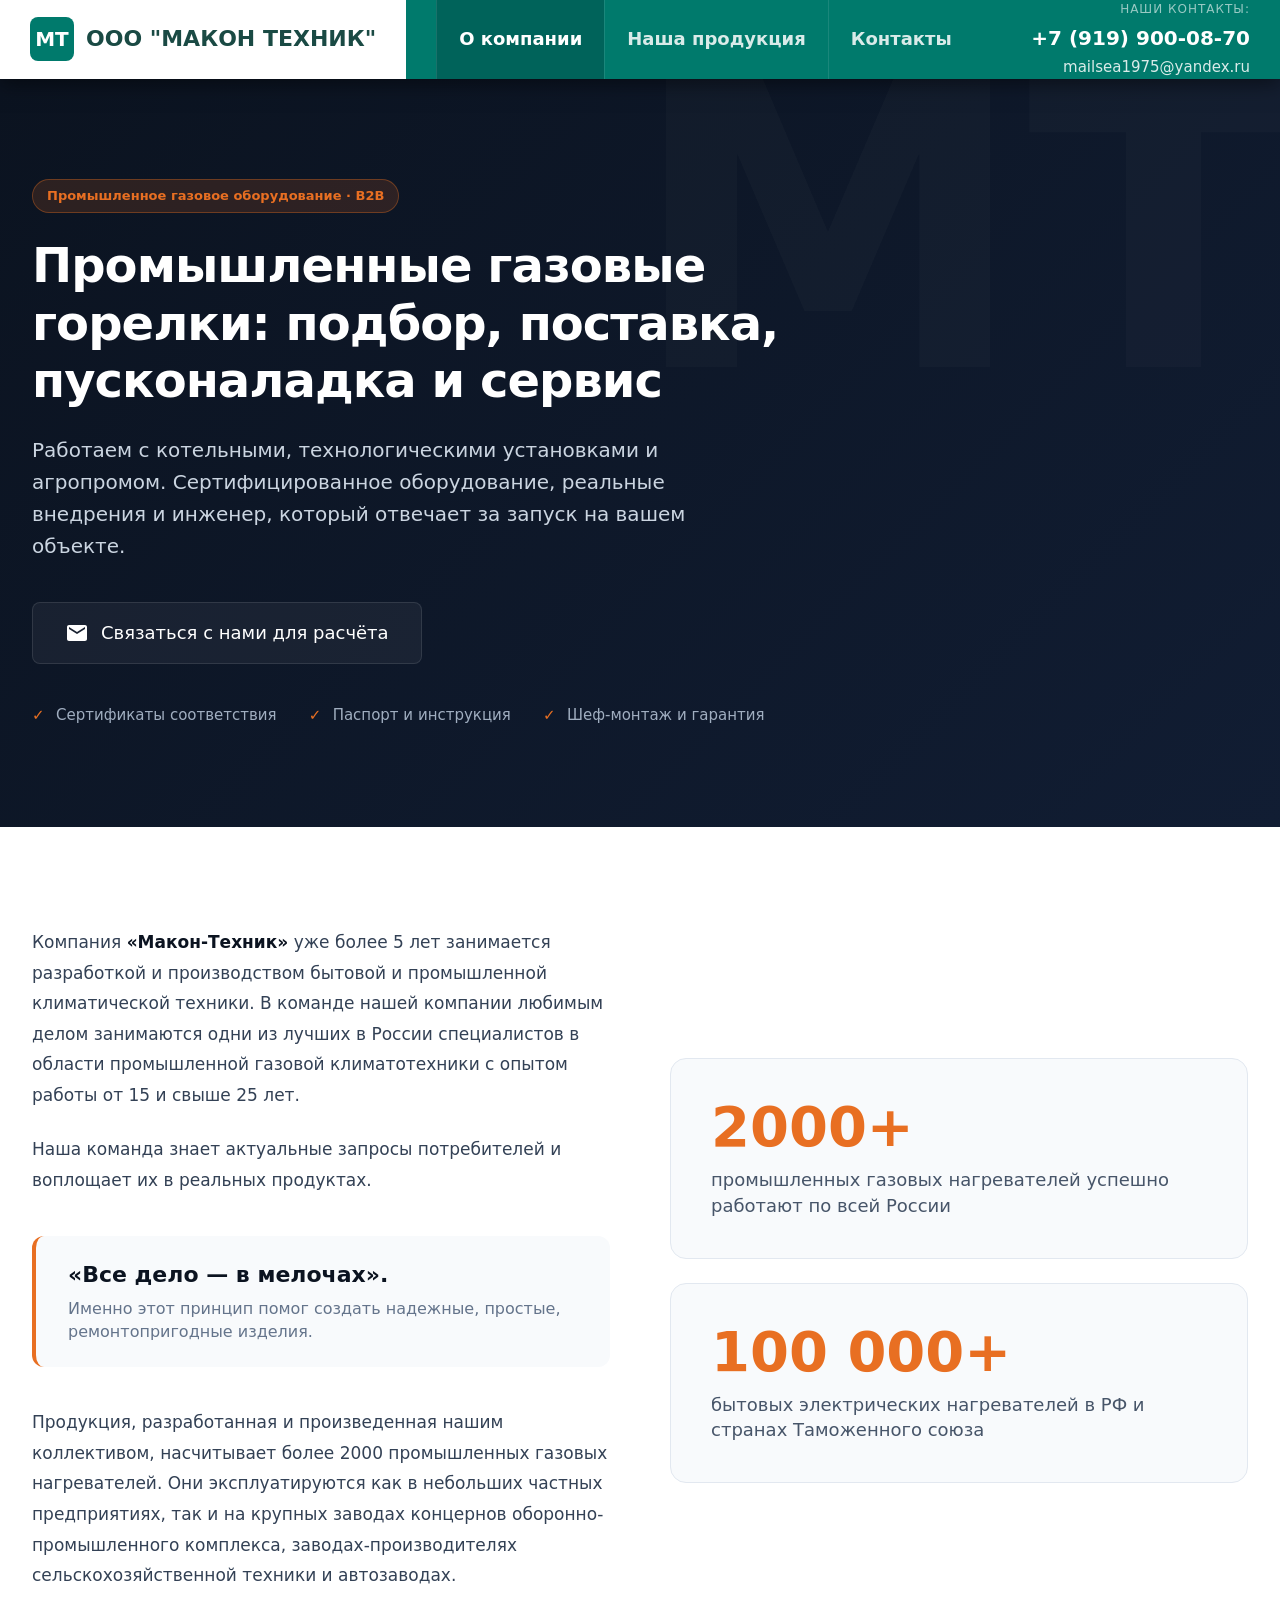
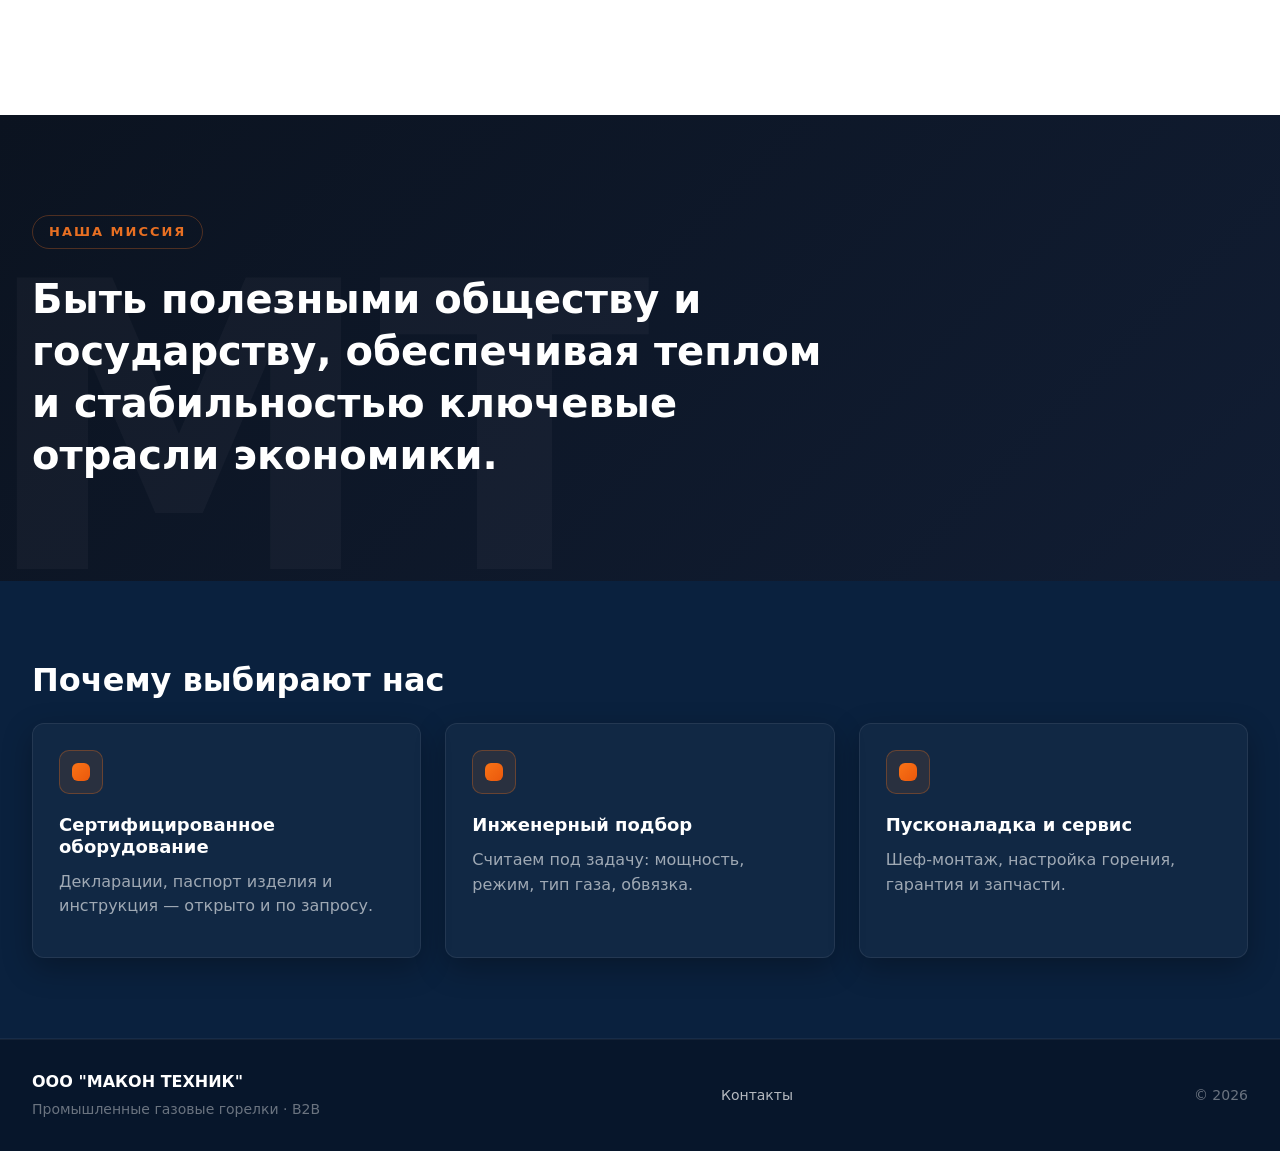
==== commit 75daa5ec: "Update index.html" ====
--- a/index.html
+++ b/index.html
@@ -6,7 +6,7 @@
   <title>ООО "МАКОН ТЕХНИК" — Промышленные газовые горелки</title>
   <meta name="description" content="Промышленные газовые горелки для котельных и технологических установок. Сертификаты, внедрения, пусконаладка и сервис.">
   <link rel="stylesheet" href="css/style.css">
-  
+
   <style>
     .hero-custom {
       background: linear-gradient(135deg, #0b1320 0%, #111d33 100%);
@@ -20,12 +20,11 @@
       color: rgba(255, 255, 255, 0.02); line-height: 1; pointer-events: none;
     }
     .hero-custom__inner {
-      max-width: 900px; position: relative; z-index: 1;
-      margin-left: 0; margin-right: auto; /* Прижимаем влево на ПК */
+      max-width: 800px; position: relative; z-index: 1; margin-left: 0; margin-right: auto;
     }
     .hero-custom h1 { font-size: 48px; line-height: 1.2; margin-bottom: 24px; font-weight: 800; }
     .hero-custom__lead { font-size: 20px; line-height: 1.6; color: #cbd5e1; margin-bottom: 40px; max-width: 700px; }
-    
+
     .hero-contact-link {
       display: inline-flex; align-items: center; gap: 12px; font-size: 18px; color: #ffffff;
       text-decoration: none; background: rgba(255, 255, 255, 0.05); padding: 16px 32px;
@@ -33,18 +32,18 @@
     }
     .hero-contact-link:hover { background: rgba(232, 111, 34, 0.1); border-color: #e86f22; color: #e86f22; }
     .hero-contact-link svg { width: 24px; height: 24px; fill: currentColor; }
-    
+
     .hero-custom__trust { display: flex; gap: 32px; list-style: none; padding: 0; margin: 0; flex-wrap: wrap; }
     .hero-custom__trust li { position: relative; padding-left: 24px; color: #a0aec0; font-size: 15px; }
     .hero-custom__trust li::before { content: '✓'; position: absolute; left: 0; color: #e86f22; font-weight: bold; }
     .badge { display: inline-block; background: rgba(232,111,34,0.15); color: #e86f22; border: 1px solid rgba(232,111,34,0.35); padding: 6px 14px; border-radius: 999px; font-size: 13px; font-weight: 600; margin-bottom: 20px; }
 
     .story-section { padding: 100px 0; background: #ffffff; }
-    .story-grid { display: grid; grid-template-columns: 1fr 1fr; gap: 80px; align-items: center; }
+    .story-grid { display: grid; grid-template-columns: 1fr 1fr; gap: 60px; align-items: center; }
     .story-content p { font-size: 17px; line-height: 1.8; color: #334155; margin-bottom: 24px; }
     .story-content strong { color: #0b1320; font-weight: 600; }
     .story-content .highlight-quote { font-size: 22px; font-weight: 600; color: #0b1320; padding: 24px 32px; background: #f8fafc; border-radius: 12px; border-left: 4px solid #e86f22; margin: 40px 0; line-height: 1.4; }
-    
+
     .stats-wrapper { display: grid; grid-template-columns: 1fr; gap: 24px; }
     .stat-card { background: #f8fafc; padding: 40px; border-radius: 16px; border: 1px solid #e2e8f0; }
     .stat-card h4 { font-size: 56px; color: #e86f22; margin: 0 0 12px 0; line-height: 1; font-weight: 800; }
@@ -52,12 +51,12 @@
 
     .mission-section { padding: 100px 0; background: linear-gradient(135deg, #0b1320 0%, #111d33 100%); color: #ffffff; position: relative; overflow: hidden; }
     .mission-section::before { content: 'МТ'; position: absolute; bottom: -50px; left: -20px; font-size: 400px; font-weight: 900; color: rgba(255, 255, 255, 0.03); line-height: 1; pointer-events: none; }
-    .mission-inner { max-width: 900px; position: relative; z-index: 1; margin-left: 0; margin-right: auto; /* Влево */ }
+    .mission-inner { max-width: 800px; position: relative; z-index: 1; margin-left: 0; margin-right: auto; }
     .mission-label { display: inline-block; font-size: 13px; text-transform: uppercase; letter-spacing: 2px; color: #e86f22; margin-bottom: 24px; font-weight: 700; border: 1px solid rgba(232, 111, 34, 0.3); padding: 6px 16px; border-radius: 20px; }
     .mission-lead { font-size: 40px; line-height: 1.3; font-weight: 800; margin: 0; color: #ffffff; }
 
     @media (max-width: 900px) {
-      .story-grid { grid-template-columns: 1fr; gap: 50px; }
+      .story-grid { grid-template-columns: 1fr; gap: 40px; }
     }
 
     @media (max-width: 768px) {
@@ -115,20 +114,20 @@
       <div class="container">
         <div class="hero-custom__inner">
           <span class="badge" style="margin-bottom: 24px; display: inline-block;">Промышленное газовое оборудование · B2B</span>
-          
+
           <h1>Промышленные газовые горелки: подбор, поставка, пусконаладка и сервис</h1>
-          
+
           <p class="hero-custom__lead">
             Работаем с котельными, технологическими установками и агропромом.
             Сертифицированное оборудование, реальные внедрения и инженер, который
             отвечает за запуск на вашем объекте.
           </p>
-          
+
           <a href="contacts.html" class="hero-contact-link">
             <svg xmlns="http://www.w3.org/2000/svg" viewBox="0 0 24 24"><path d="M20 4H4c-1.1 0-1.99.9-1.99 2L2 18c0 1.1.9 2 2 2h16c1.1 0 2-.9 2-2V6c0-1.1-.9-2-2-2zm0 4l-8 5-8-5V6l8 5 8-5v2z"/></svg>
             Связаться с нами для расчёта
           </a>
-          
+
           <ul class="hero-custom__trust">
             <li>Сертификаты соответствия</li>
             <li>Паспорт и инструкция</li>
@@ -145,9 +144,9 @@
             Компания <strong>«Макон-Техник»</strong> уже более 5 лет занимается разработкой и производством бытовой и промышленной климатической техники. В команде нашей компании любимым делом занимаются одни из лучших в России специалистов в области промышленной газовой климатотехники с опытом работы от 15 и свыше 25 лет.
           </p>
           <p>
-            Наша команда знает актуальные запросы потребителей и воплощает их в реальных продуктах. 
-          </p>
-          
+            Наша команда знает актуальные запросы потребителей и воплощает их в реальных продуктах.
+          </p>
+
           <div class="highlight-quote">
             «Все дело — в мелочах».<br>
             <span style="font-size: 16px; color: #64748b; font-weight: normal; display: block; margin-top: 8px;">Именно этот принцип помог создать надежные, простые, ремонтопригодные изделия.</span>
--- a/css/style.css
+++ b/css/style.css
@@ -4,54 +4,24 @@
   --navy: #0B2545;
   --accent: #F97316;
   --accent-dark: #EA580C;
-  --accent-soft: rgba(249, 115, 22, 0.12);
   --radius: 12px;
-  --shadow: 0 10px 30px rgba(0, 0, 0, 0.5);
 }
 
 * { box-sizing: border-box; }
 html { scroll-behavior: smooth; }
 
-/* --- НАСТРОЙКА ФОНА --- */
 body {
   margin: 0;
   font-family: system-ui, -apple-system, "Segoe UI", Roboto, Arial, sans-serif;
-  color: #ffffff; /* Текст по умолчанию белый */
+  color: #ffffff;
   line-height: 1.55;
-  background-color: #0b1320; /* Глубокий сине-серый фон */
-  
+  background-color: #0b1320; 
   display: flex;
   flex-direction: column;
   min-height: 100vh;
 }
 
-/* Фиксированный фон с огнем и затемнением */
-body::before {
-  content: "";
-  position: fixed;
-  top: 0; 
-  left: 0; 
-  width: 100%; 
-  height: 100%;
-  /* Затемняем картинку на 75% для глубокого темного эффекта */
-  background-image: linear-gradient(rgba(0, 0, 0, 0.75), rgba(0, 0, 0, 0.75)), url('../images/bg.jpeg');
-  background-size: cover;
-  background-position: center;
-  z-index: -1;
-  animation: slowZoom 30s infinite alternate ease-in-out;
-  
-  /* Пушка отключена */
-  display: none; 
-}
-
-@keyframes slowZoom {
-  0% { background-size: 100%; }
-  100% { background-size: 110%; }
-}
-
-main {
-  flex: 1 0 auto;
-}
+main { flex: 1 0 auto; }
 
 h1, h2, h3 { margin: 0 0 12px; line-height: 1.2; }
 h1 { font-size: clamp(26px, 3.6vw, 42px); font-weight: 800; letter-spacing: -0.02em; }
@@ -60,101 +30,61 @@
 p { margin: 0 0 12px; }
 a { color: inherit; }
 
-/* Сделали контейнер шире, чтобы текст прижимался влево */
-.container {
-  width: min(1400px, 95%);
-  margin: 0 auto;
-}
+.container { width: min(1400px, 95%); margin: 0 auto; }
 
 /* HEADER */
 .header {
-  background: #0B2545; /* Плотный темный фон для шапки */
+  background: #0B2545;
   position: sticky;
   top: 0;
   z-index: 50;
   box-shadow: 0 4px 20px rgba(0,0,0,0.5);
 }
 
-.header__inner {
-  display: flex;
-  align-items: stretch;
-  padding: 0;
-  width: 100%;
-  max-width: 100%;
+.header__inner { 
+  display: flex; 
+  align-items: stretch; 
+  padding: 0; 
+  width: 100%; 
+  max-width: 100%; 
+  position: relative; /* Важно для мобильного меню */
 }
 
 .header__logo-area {
-  background: #ffffff;
-  display: flex;
-  align-items: center;
-  padding: 10px 30px;
-  text-decoration: none;
-  color: var(--brand-teal);
-  gap: 12px;
+  background: #ffffff; display: flex; align-items: center;
+  padding: 10px 30px; text-decoration: none; color: var(--brand-teal); gap: 12px;
 }
 
 .logo-mark {
-  width: 44px;
-  height: 44px;
-  background: var(--brand-teal);
-  border-radius: 8px;
-  display: flex;
-  align-items: center;
-  justify-content: center;
-  color: #fff;
-  font-weight: 800;
-  font-size: 20px;
+  width: 44px; height: 44px; background: var(--brand-teal);
+  border-radius: 8px; display: flex; align-items: center;
+  justify-content: center; color: #fff; font-weight: 800; font-size: 20px;
 }
 
 .logo-text { display: flex; flex-direction: column; line-height: 1.1; }
 .logo-text strong { font-size: 22px; font-weight: 800; color: #1a4a44; }
-.logo-text span { display: none; } 
 
 .header__nav-area {
-  background: var(--brand-teal);
-  display: flex;
-  align-items: center;
-  justify-content: space-between;
-  flex-grow: 1;
-  padding: 0 30px;
+  background: var(--brand-teal); display: flex; align-items: center;
+  justify-content: space-between; flex-grow: 1; padding: 0 30px;
 }
 
 .nav { display: flex; align-items: stretch; height: 100%; margin: 0; padding: 0; }
 .nav a {
-  color: rgba(255,255,255,0.85);
-  text-decoration: none;
-  font-size: 18px;
-  font-weight: 600;
-  padding: 0 22px;
-  display: flex;
-  align-items: center;
-  border-left: 1px solid rgba(255,255,255,0.1);
-  transition: background .2s, color .2s;
+  color: rgba(255,255,255,0.85); text-decoration: none; font-size: 18px; font-weight: 600;
+  padding: 0 22px; display: flex; align-items: center;
+  border-left: 1px solid rgba(255,255,255,0.1); transition: background .2s, color .2s;
 }
 .nav a:hover, .nav a.active { background: var(--brand-teal-dark); color: #fff; }
 
-.header__contacts {
-  color: #fff;
-  display: flex;
-  flex-direction: column;
-  align-items: flex-end;
-  gap: 2px;
-}
-
-.header__contacts-title {
-  font-size: 12px;
-  text-transform: uppercase;
-  letter-spacing: 1px;
-  color: rgba(255, 255, 255, 0.6);
-  margin-bottom: 2px;
-}
-
+.header__contacts { color: #fff; display: flex; flex-direction: column; align-items: flex-end; gap: 2px; }
+.header__contacts-title { font-size: 12px; text-transform: uppercase; letter-spacing: 1px; color: rgba(255, 255, 255, 0.6); margin-bottom: 2px; }
 .header__phone { font-size: 20px; font-weight: 800; text-decoration: none; color: #fff; transition: color 0.2s; }
 .header__email { font-size: 15px; color: rgba(255,255,255,0.85); text-decoration: none; transition: color 0.2s; }
 .header__phone:hover, .header__email:hover { color: var(--accent); }
 
-.burger { display: none; background: transparent; border: 0; padding: 8px; cursor: pointer; margin-left: 15px; }
-.burger span { display: block; width: 24px; height: 2px; background: #fff; margin: 5px 0; border-radius: 2px; }
+/* Кнопка меню (скрыта на ПК) */
+.burger { display: none; background: transparent; border: 0; padding: 8px; cursor: pointer; }
 
 /* BUTTONS */
 .btn {
@@ -166,127 +96,34 @@
 .btn:hover { transform: translateY(-1px); }
 .btn--primary { background: var(--accent); color: #fff; box-shadow: 0 6px 18px rgba(249, 115, 22, 0.35); }
 .btn--primary:hover { background: var(--accent-dark); }
-.btn--ghost { background: transparent; color: #fff; border-color: rgba(255,255,255,0.35); }
-.btn--ghost:hover { border-color: var(--accent); color: var(--accent); }
-.btn--outline { background: transparent; color: #fff; border-color: rgba(255,255,255,0.5); }
-.btn--outline:hover { background: #fff; color: var(--navy); }
-.btn--sm { padding: 9px 14px; font-size: 14px; }
-.btn--full { width: 100%; }
 
-/* HERO (Сдвиг влево и темное стекло) */
-.hero {
-  background: radial-gradient(1000px 400px at 10% 50%, rgba(249,115,22,0.15), transparent 60%), linear-gradient(160deg, rgba(11, 37, 69, 0.9) 0%, rgba(11, 37, 69, 0.7) 100%);
-  color: #fff; 
-  padding: 80px 0;
-  border-bottom: 1px solid rgba(255,255,255,0.1);
-}
-.hero__inner { 
-  display: grid; 
-  grid-template-columns: 1.6fr 1fr; 
-  gap: 60px; 
-  align-items: center; 
-}
-.hero h1 { color: #fff; margin-bottom: 20px; }
-.hero__lead { color: rgba(255,255,255,0.8); font-size: 18px; max-width: 700px; }
-.badge { display: inline-block; background: rgba(249,115,22,0.15); color: var(--accent); border: 1px solid rgba(249,115,22,0.35); padding: 6px 14px; border-radius: 999px; font-size: 13px; font-weight: 600; margin-bottom: 20px; }
-.hero__actions { display: flex; gap: 15px; flex-wrap: wrap; margin: 25px 0 30px; }
-.hero__trust { display: flex; gap: 25px; flex-wrap: wrap; padding: 0; margin: 0; list-style: none; font-size: 15px; color: rgba(255,255,255,0.7); }
-.hero__trust li::before { content: "✓"; color: var(--accent); font-weight: 800; margin-right: 8px; }
-
-/* Карточка в Hero (эффект стекла) */
-.hero__card { 
-  background: rgba(255, 255, 255, 0.05); 
-  backdrop-filter: blur(12px);
-  -webkit-backdrop-filter: blur(12px);
-  border: 1px solid rgba(255, 255, 255, 0.1);
-  color: #fff; 
-  border-radius: var(--radius); 
-  padding: 26px; 
-  box-shadow: 0 20px 50px rgba(0,0,0,0.5); 
-  border-top: 4px solid var(--accent); 
-}
-.hero__card-title { font-weight: 800; margin-bottom: 16px; color: #fff; font-size: 18px; }
-
-/* SPECS (Характеристики) */
-.specs { list-style: none; padding: 0; margin: 0 0 16px; }
-.specs li { display: flex; justify-content: space-between; gap: 12px; padding: 10px 0; border-bottom: 1px dashed rgba(255,255,255,0.15); font-size: 15px; }
-.specs li:last-child { border-bottom: 0; }
-.specs span { color: rgba(255,255,255,0.6); }
-.specs b { color: #fff; }
-
-/* SECTIONS (Темное стекло вместо белого) */
-.section { 
-  padding: 80px 0; 
-  background: rgba(15, 23, 42, 0.85); /* Темно-синий полупрозрачный */
-  backdrop-filter: blur(15px);
-  -webkit-backdrop-filter: blur(15px);
-  border-bottom: 1px solid rgba(255,255,255,0.05);
-}
-.section--muted { 
-  background: rgba(11, 37, 69, 0.85); 
-}
+/* SECTIONS */
+.section { padding: 80px 0; background: rgba(15, 23, 42, 0.85); backdrop-filter: blur(15px); border-bottom: 1px solid rgba(255,255,255,0.05); }
+.section--muted { background: rgba(11, 37, 69, 0.85); }
 .section__title { color: #ffffff; margin-bottom: 24px; }
 .section__lead { color: rgba(255,255,255,0.7); max-width: 800px; margin-bottom: 32px; font-size: 16px; }
 
-/* GRID/CARDS */
 .grid { display: grid; gap: 24px; }
 .grid--3 { grid-template-columns: repeat(3, 1fr); }
 
-.card { 
-  background: rgba(255, 255, 255, 0.03); 
-  border: 1px solid rgba(255, 255, 255, 0.08); 
-  border-radius: var(--radius); 
-  padding: 26px; 
-  box-shadow: 0 10px 30px rgba(0,0,0,0.3); 
-  transition: transform 0.3s, background 0.3s;
-}
-.card:hover {
-  background: rgba(255, 255, 255, 0.06); 
-  transform: translateY(-5px);
-}
+.card { background: rgba(255, 255, 255, 0.03); border: 1px solid rgba(255, 255, 255, 0.08); border-radius: var(--radius); padding: 26px; box-shadow: 0 10px 30px rgba(0,0,0,0.3); }
 .card h3 { color: #fff; margin-bottom: 12px; }
 .card p { color: rgba(255,255,255,0.6); }
 .card__icon { width: 44px; height: 44px; border-radius: 10px; background: rgba(249,115,22,0.1); border: 1px solid rgba(249,115,22,0.3); margin-bottom: 20px; position: relative; }
 .card__icon::after { content: ""; position: absolute; inset: 12px; border-radius: 6px; background: linear-gradient(135deg, var(--accent), var(--accent-dark)); }
 
-/* БОЛЬШОЕ ФОТО (Продукция) */
-.featured-image-wrapper {
-  width: 100%;
-  margin: 0 0 50px 0;
-  border-radius: var(--radius);
-  overflow: hidden;
-  box-shadow: 0 20px 50px rgba(0,0,0,0.5);
-  border: 1px solid rgba(255,255,255,0.1);
-}
-.featured-image-wrapper img { width: 100%; height: auto; display: block; object-fit: cover; }
+.model { display: grid; grid-template-columns: 1fr 1.1fr; gap: 0; align-items: stretch; background: rgba(255, 255, 255, 0.03); border: 1px solid rgba(255, 255, 255, 0.1); border-radius: var(--radius); overflow: hidden; box-shadow: 0 20px 50px rgba(0,0,0,0.4); }
+.model__media { background: #000; display: flex; align-items: center; justify-content: center; min-height: 350px; padding: 0; overflow: hidden; }
+.model__media img { width: 100%; height: 100%; object-fit: cover; display: block; }
+.model__body { padding: 32px; }
+.specs { list-style: none; padding: 0; margin: 0 0 16px; }
+.specs li { display: flex; justify-content: space-between; gap: 12px; padding: 10px 0; border-bottom: 1px dashed rgba(255,255,255,0.15); font-size: 15px; }
+.specs span { color: rgba(255,255,255,0.6); }
+.specs b { color: #fff; }
 
-/* MODEL (Карточка продукта в темной теме) */
-.model { 
-  display: grid; 
-  grid-template-columns: 1fr 1.1fr; 
-  gap: 0; 
-  align-items: stretch; 
-  background: rgba(255, 255, 255, 0.03); 
-  border: 1px solid rgba(255, 255, 255, 0.1); 
-  border-radius: var(--radius); 
-  overflow: hidden; 
-  box-shadow: 0 20px 50px rgba(0,0,0,0.4); 
-}
-.model__media { background: #000; display: flex; align-items: center; justify-content: center; min-height: 350px; padding: 0; overflow: hidden; }
-.model__media img { width: 100%; height: 100%; object-fit: cover; display: block; opacity: 0.9; transition: opacity 0.3s; }
-.model__media img:hover { opacity: 1; }
-.model__body { padding: 32px; }
-.specs--wide { margin-bottom: 24px; }
-
-/* ГАЛЕРЕЯ */
 .gallery { display: grid; grid-template-columns: repeat(auto-fit, minmax(280px, 1fr)); gap: 24px; }
-.gallery a { display: block; border-radius: var(--radius); overflow: hidden; box-shadow: 0 10px 30px rgba(0,0,0,0.4); cursor: pointer; border: 1px solid rgba(255,255,255,0.1); }
-.gallery a img { width: 100%; height: 220px; object-fit: cover; display: block; transition: transform 0.4s ease, opacity 0.4s ease; opacity: 0.85; }
-.gallery a:hover img { transform: scale(1.08); opacity: 1; }
-
-/* ВИДЕО */
-.video-wrapper { position: relative; padding-bottom: 56.25%; height: 0; overflow: hidden; border-radius: var(--radius); box-shadow: 0 20px 50px rgba(0,0,0,0.5); background: #000; border: 1px solid rgba(255,255,255,0.1); }
-.video-wrapper iframe, .video-wrapper video { position: absolute; top: 0; left: 0; width: 100%; height: 100%; border: none; }
+.gallery a { display: block; border-radius: var(--radius); overflow: hidden; box-shadow: 0 10px 30px rgba(0,0,0,0.4); border: 1px solid rgba(255,255,255,0.1); }
+.gallery a img { width: 100%; height: 220px; object-fit: cover; display: block; }
 
 /* FOOTER */
 .footer { background: #07162b; color: rgba(255,255,255,0.6); padding: 30px 0; font-size: 14px; flex-shrink: 0; border-top: 1px solid rgba(255,255,255,0.05); }
@@ -295,131 +132,45 @@
 .footer__muted { color: rgba(255,255,255,0.4); margin: 0; }
 .footer__cols { display: flex; gap: 24px; }
 .footer__cols a { color: rgba(255,255,255,0.7); text-decoration: none; transition: color 0.2s; }
-.footer__cols a:hover { color: var(--accent); }
 
-/* ФОРМА (Темная) */
-.form-wrap { display: grid; grid-template-columns: 1fr 1fr; gap: 50px; align-items: start; }
-.contacts { list-style: none; padding: 0; color: rgba(255,255,255,0.7); font-size: 16px; }
-.contacts li { margin-bottom: 12px; }
-.contacts strong { color: #fff; }
-.contacts a { color: var(--accent); text-decoration: none; }
-
-.form { 
-  background: rgba(255, 255, 255, 0.03); 
-  border: 1px solid rgba(255, 255, 255, 0.1); 
-  border-radius: var(--radius); 
-  padding: 30px; 
-  box-shadow: 0 20px 50px rgba(0,0,0,0.4); 
-  display: grid; 
-  gap: 16px; 
-}
-.form label { display: grid; gap: 8px; font-size: 14px; font-weight: 600; color: rgba(255,255,255,0.8); }
-.form input, .form select { 
-  font: inherit; 
-  padding: 12px 14px; 
-  border: 1px solid rgba(255,255,255,0.15); 
-  border-radius: 10px; 
-  background: rgba(0,0,0,0.3); 
-  color: #fff; 
-  transition: border-color .2s, box-shadow .2s; 
-}
-.form input:focus, .form select:focus { outline: none; border-color: var(--accent); box-shadow: 0 0 0 3px rgba(249, 115, 22, 0.2); }
-.form__note { font-size: 12px; color: rgba(255,255,255,0.4); margin: 0; }
-
-
-/* ====================================================
-   RESPONSIVE (АДАПТИВ)
-   ==================================================== */
-
-@media (max-width: 1024px) {
-  .header__logo-area { padding: 10px 15px; }
-  .header__nav-area { padding: 0 15px; }
-  .nav a { padding: 0 12px; font-size: 16px; }
-  .header__phone { font-size: 18px; }
-  .header__email { font-size: 14px; }
-  .hero__inner { grid-template-columns: 1.2fr 1fr; gap: 30px; }
-}
-
-@media (max-width: 900px) {
-  .hero__inner, .model, .form-wrap { grid-template-columns: 1fr; }
-  .grid--3 { grid-template-columns: 1fr 1fr; }
-  .featured-image-wrapper { margin-bottom: 30px; }
-}
-
+/* === МОБИЛЬНАЯ ВЕРСИЯ === */
 @media (max-width: 768px) {
-  /* --- ШАПКА И МЕНЮ НА ТЕЛЕФОНЕ --- */
-  .header__inner { 
-    flex-direction: row; 
-    justify-content: space-between;
-    align-items: center;
-    flex-wrap: wrap;
-    padding: 10px 15px;
-    position: relative; /* Важно для позиционирования выпадающего меню */
+  /* Шапка */
+  .header__inner { flex-direction: column; }
+  .header__logo-area { justify-content: center; padding: 15px; width: 100%; }
+  .header__nav-area { flex-direction: column; padding: 15px; gap: 15px; align-items: center; width: 100%; }
+  
+  /* Меню */
+  .nav { display: none; flex-direction: column; width: 100%; background: var(--brand-teal); position: absolute; top: 100%; left: 0; z-index: 100; box-shadow: 0 10px 20px rgba(0,0,0,0.3); }
+  .nav.is-open { display: flex; }
+  .nav a { padding: 15px; border-left: none; border-bottom: 1px solid rgba(255,255,255,0.1); justify-content: center; width: 100%; }
+  
+  /* Контакты в шапке */
+  .header__contacts { align-items: center; text-align: center; margin-top: 10px; }
+  
+  /* Бургер (теперь он всегда кликабелен) */
+  .burger { 
+    display: block; 
+    position: absolute; 
+    right: 15px; 
+    top: 25px; 
+    z-index: 9999; /* Максимальный приоритет */
+    padding: 10px;
+  }
+  .burger span { 
+    display: block; 
+    width: 28px; 
+    height: 3px; 
+    background: var(--brand-teal); /* Зеленая на белом фоне */
+    margin: 5px 0; 
+    border-radius: 2px; 
   }
   
-  .header__logo-area { 
-    padding: 0; 
-    background: transparent; 
-  }
+  /* Сетки */
+  .grid--3 { grid-template-columns: 1fr; }
+  .model { grid-template-columns: 1fr; }
+  .model__body { padding: 20px; }
   
-  /* Делаем логотип белым на темном фоне, чтобы его было видно */
-  .logo-text strong { color: #ffffff; } 
-  .logo-mark { background: #ffffff; color: var(--brand-teal); }
-
-  .header__nav-area { 
-    flex-grow: 0; 
-    background: transparent; 
-    padding: 0; 
-    width: auto;
-  }
-
-  /* Прячем контакты из шапки на телефоне, чтобы не мешали */
-  .header__contacts { 
-    display: none; 
-  }
-
-  /* --- КНОПКА БУРГЕР --- */
-  .burger { 
-    display: block; 
-    position: relative; 
-    right: auto; 
-    top: auto; 
-    margin-left: 15px; 
-    z-index: 100;
-  }
-
-  /* --- ВЫПАДАЮЩЕЕ МЕНЮ --- */
-  .nav { 
-    display: none; 
-    position: absolute; 
-    top: 100%; 
-    left: 0; 
-    width: 100%; 
-    background: var(--brand-teal); 
-    flex-direction: column;
-    z-index: 90;
-    box-shadow: 0 10px 20px rgba(0,0,0,0.5);
-  }
-  
-  .nav.is-open { 
-    display: flex; 
-  }
-  
-  .nav a { 
-    padding: 15px; 
-    border-left: none; 
-    border-bottom: 1px solid rgba(255,255,255,0.1); 
-    justify-content: center; 
-    width: 100%; 
-    font-size: 18px;
-  }
-
-  /* --- ОСТАЛЬНЫЕ БЛОКИ --- */
-  .grid--3 { grid-template-columns: 1fr; }
-  .section { padding: 50px 0; }
-  .hero { padding: 50px 0; }
-  .hero__inner { text-align: center; }
-  .hero__actions { justify-content: center; }
-  .hero__trust { justify-content: center; }
-  .form-wrap { grid-template-columns: 1fr; }
+  /* Отступы */
+  .section { padding: 40px 0; }
 }
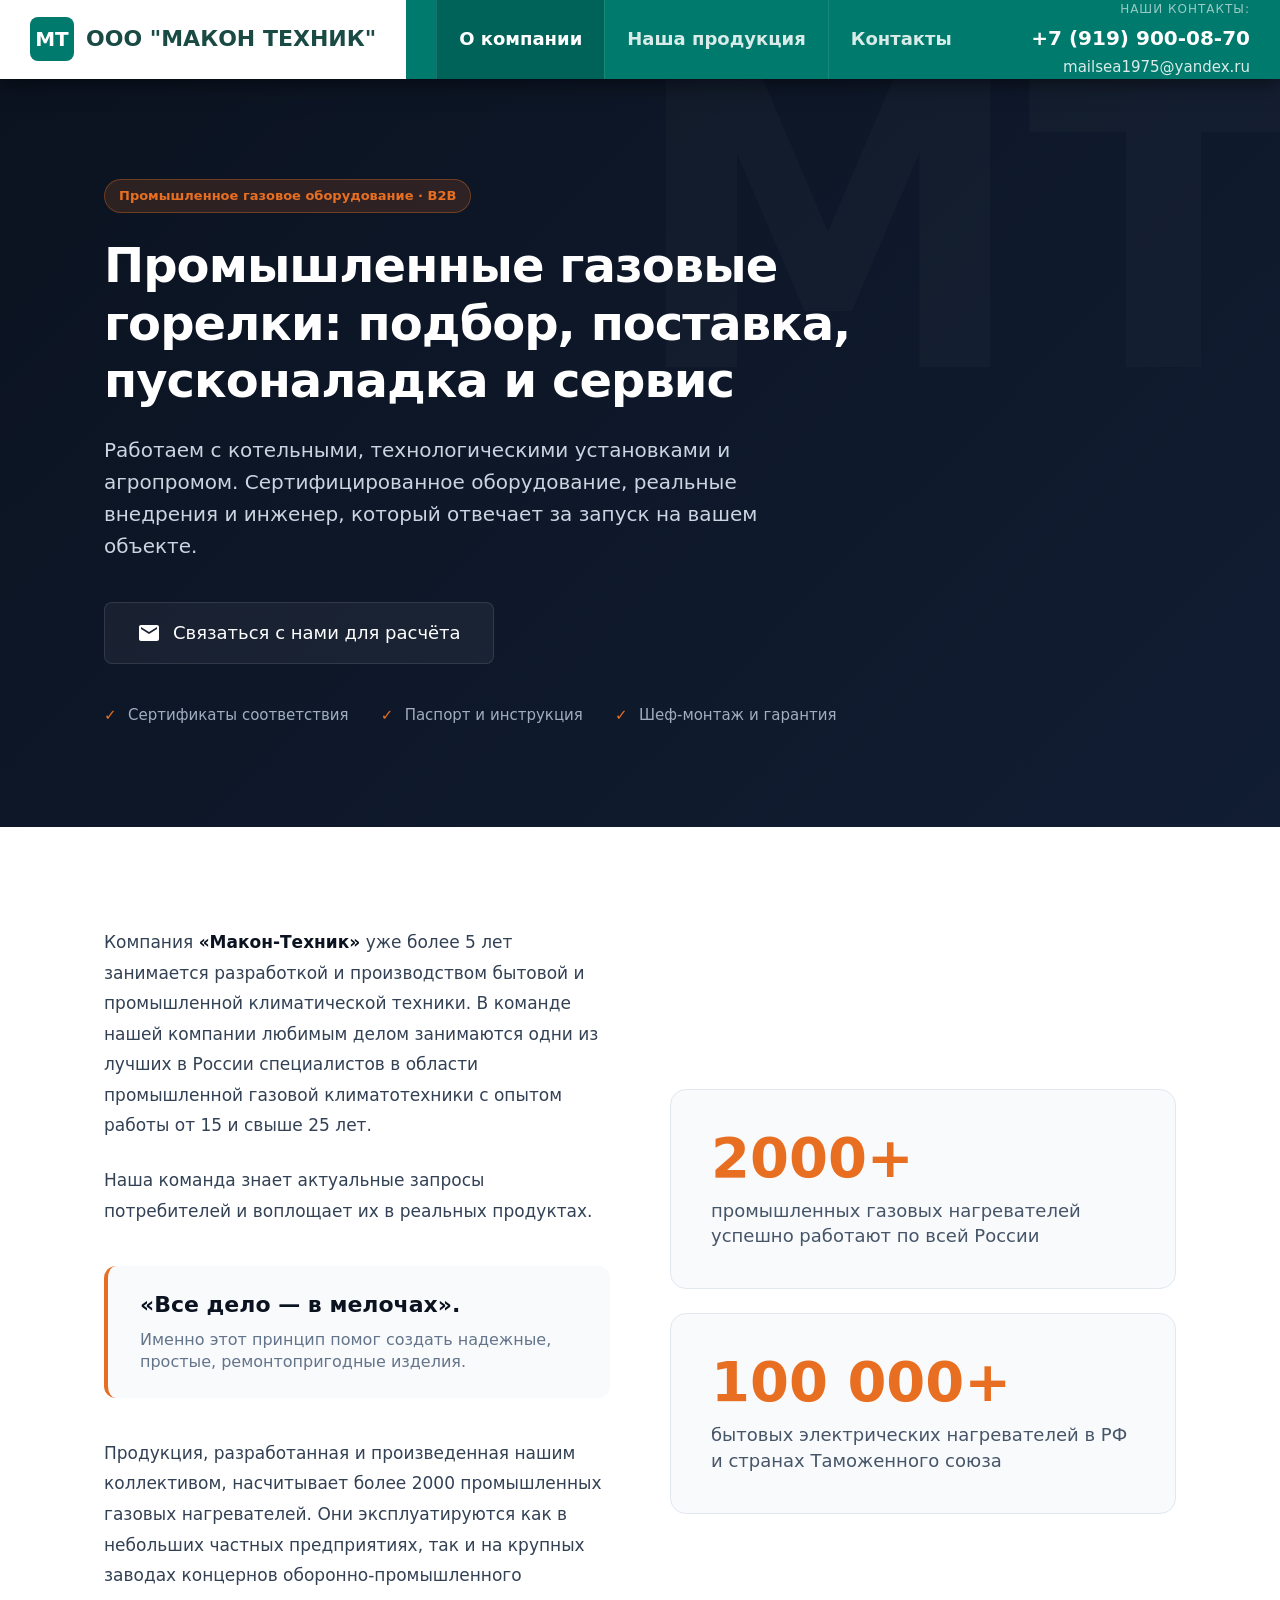
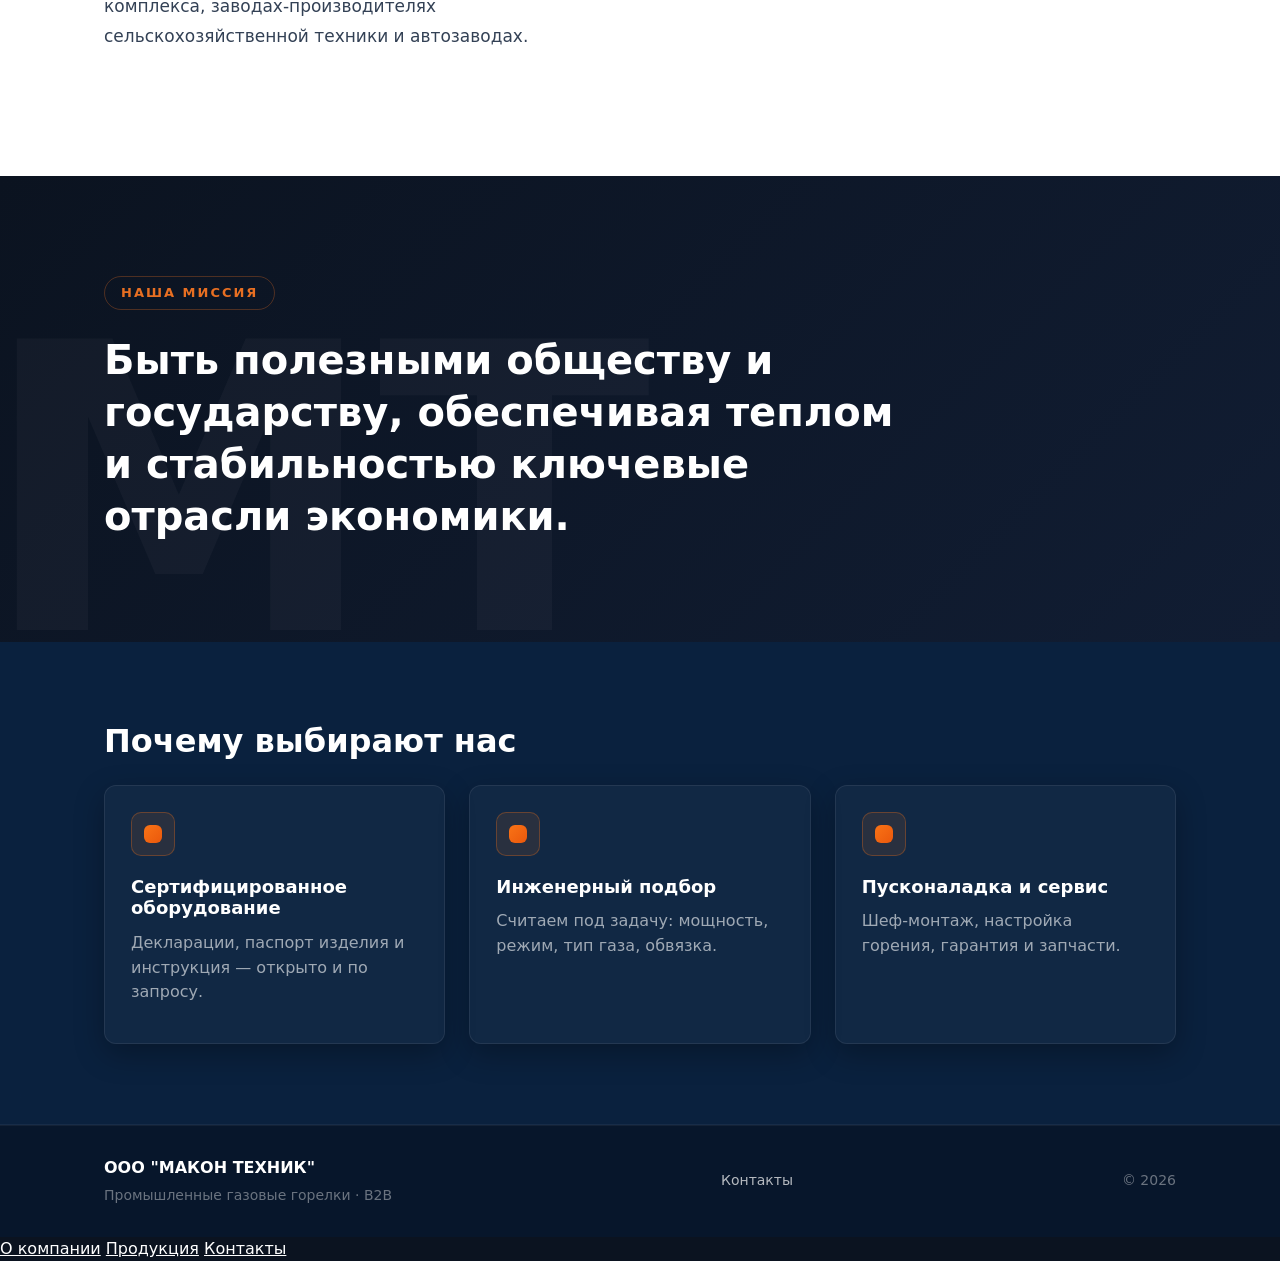
==== commit dd857577: "Update index.html" ====
--- a/index.html
+++ b/index.html
@@ -218,6 +218,13 @@
     </div>
   </footer>
 
+  <!-- НИЖНЕЕ МЕНЮ ДЛЯ МОБИЛЬНЫХ -->
+  <div class="mobile-bottom-nav">
+    <a href="index.html" class="active">О компании</a>
+    <a href="products.html">Продукция</a>
+    <a href="contacts.html">Контакты</a>
+  </div>
+
   <script src="js/main.js"></script>
 </body>
 </html>
--- a/css/style.css
+++ b/css/style.css
@@ -15,10 +15,11 @@
   font-family: system-ui, -apple-system, "Segoe UI", Roboto, Arial, sans-serif;
   color: #ffffff;
   line-height: 1.55;
-  background-color: #0b1320; 
+  background-color: #0b1320;
   display: flex;
   flex-direction: column;
   min-height: 100vh;
+  overflow-x: hidden;
 }
 
 main { flex: 1 0 auto; }
@@ -30,7 +31,14 @@
 p { margin: 0 0 12px; }
 a { color: inherit; }
 
-.container { width: min(1400px, 95%); margin: 0 auto; }
+/* ЕДИНЫЙ КОНТЕЙНЕР (ОГРАНИЧЕННАЯ ШИРИНА ДЛЯ ЧИТАЕМОСТИ) */
+.container {
+  width: 100%;
+  max-width: 1200px;
+  margin: 0 auto;
+  padding-left: max(5vw, 20px);
+  padding-right: max(5vw, 20px);
+}
 
 /* HEADER */
 .header {
@@ -41,13 +49,13 @@
   box-shadow: 0 4px 20px rgba(0,0,0,0.5);
 }
 
-.header__inner { 
-  display: flex; 
-  align-items: stretch; 
-  padding: 0; 
-  width: 100%; 
-  max-width: 100%; 
-  position: relative; /* Важно для мобильного меню */
+.header__inner {
+  display: flex;
+  align-items: stretch;
+  padding: 0;
+  width: 100%;
+  max-width: 100%;
+  position: relative;
 }
 
 .header__logo-area {
@@ -83,8 +91,8 @@
 .header__email { font-size: 15px; color: rgba(255,255,255,0.85); text-decoration: none; transition: color 0.2s; }
 .header__phone:hover, .header__email:hover { color: var(--accent); }
 
-/* Кнопка меню (скрыта на ПК) */
 .burger { display: none; background: transparent; border: 0; padding: 8px; cursor: pointer; }
+.burger span { display: block; width: 28px; height: 3px; background: #fff; margin: 5px 0; border-radius: 2px; }
 
 /* BUTTONS */
 .btn {
@@ -135,42 +143,19 @@
 
 /* === МОБИЛЬНАЯ ВЕРСИЯ === */
 @media (max-width: 768px) {
-  /* Шапка */
+  .container { padding-left: 15px; padding-right: 15px; }
+
   .header__inner { flex-direction: column; }
-  .header__logo-area { justify-content: center; padding: 15px; width: 100%; }
-  .header__nav-area { flex-direction: column; padding: 15px; gap: 15px; align-items: center; width: 100%; }
-  
-  /* Меню */
-  .nav { display: none; flex-direction: column; width: 100%; background: var(--brand-teal); position: absolute; top: 100%; left: 0; z-index: 100; box-shadow: 0 10px 20px rgba(0,0,0,0.3); }
+  .header__logo-area { justify-content: center; padding: 12px; width: 100%; }
+  .header__nav-area { flex-direction: column; padding: 0 15px 15px; gap: 12px; align-items: center; width: 100%; }
+  .burger { display: block; position: static; align-self: center; padding: 10px; }
+  .nav { display: none; flex-direction: column; width: 100%; margin: 0; padding: 0; background: var(--brand-teal-dark); border-radius: 8px; overflow: hidden; }
   .nav.is-open { display: flex; }
-  .nav a { padding: 15px; border-left: none; border-bottom: 1px solid rgba(255,255,255,0.1); justify-content: center; width: 100%; }
-  
-  /* Контакты в шапке */
-  .header__contacts { align-items: center; text-align: center; margin-top: 10px; }
-  
-  /* Бургер (теперь он всегда кликабелен) */
-  .burger { 
-    display: block; 
-    position: absolute; 
-    right: 15px; 
-    top: 25px; 
-    z-index: 9999; /* Максимальный приоритет */
-    padding: 10px;
-  }
-  .burger span { 
-    display: block; 
-    width: 28px; 
-    height: 3px; 
-    background: var(--brand-teal); /* Зеленая на белом фоне */
-    margin: 5px 0; 
-    border-radius: 2px; 
-  }
-  
-  /* Сетки */
+  .nav a { padding: 14px; border-left: none; border-bottom: 1px solid rgba(255,255,255,0.12); justify-content: center; width: 100%; }
+  .header__contacts { align-items: center; text-align: center; margin-top: 0; }
+
   .grid--3 { grid-template-columns: 1fr; }
   .model { grid-template-columns: 1fr; }
   .model__body { padding: 20px; }
-  
-  /* Отступы */
   .section { padding: 40px 0; }
 }
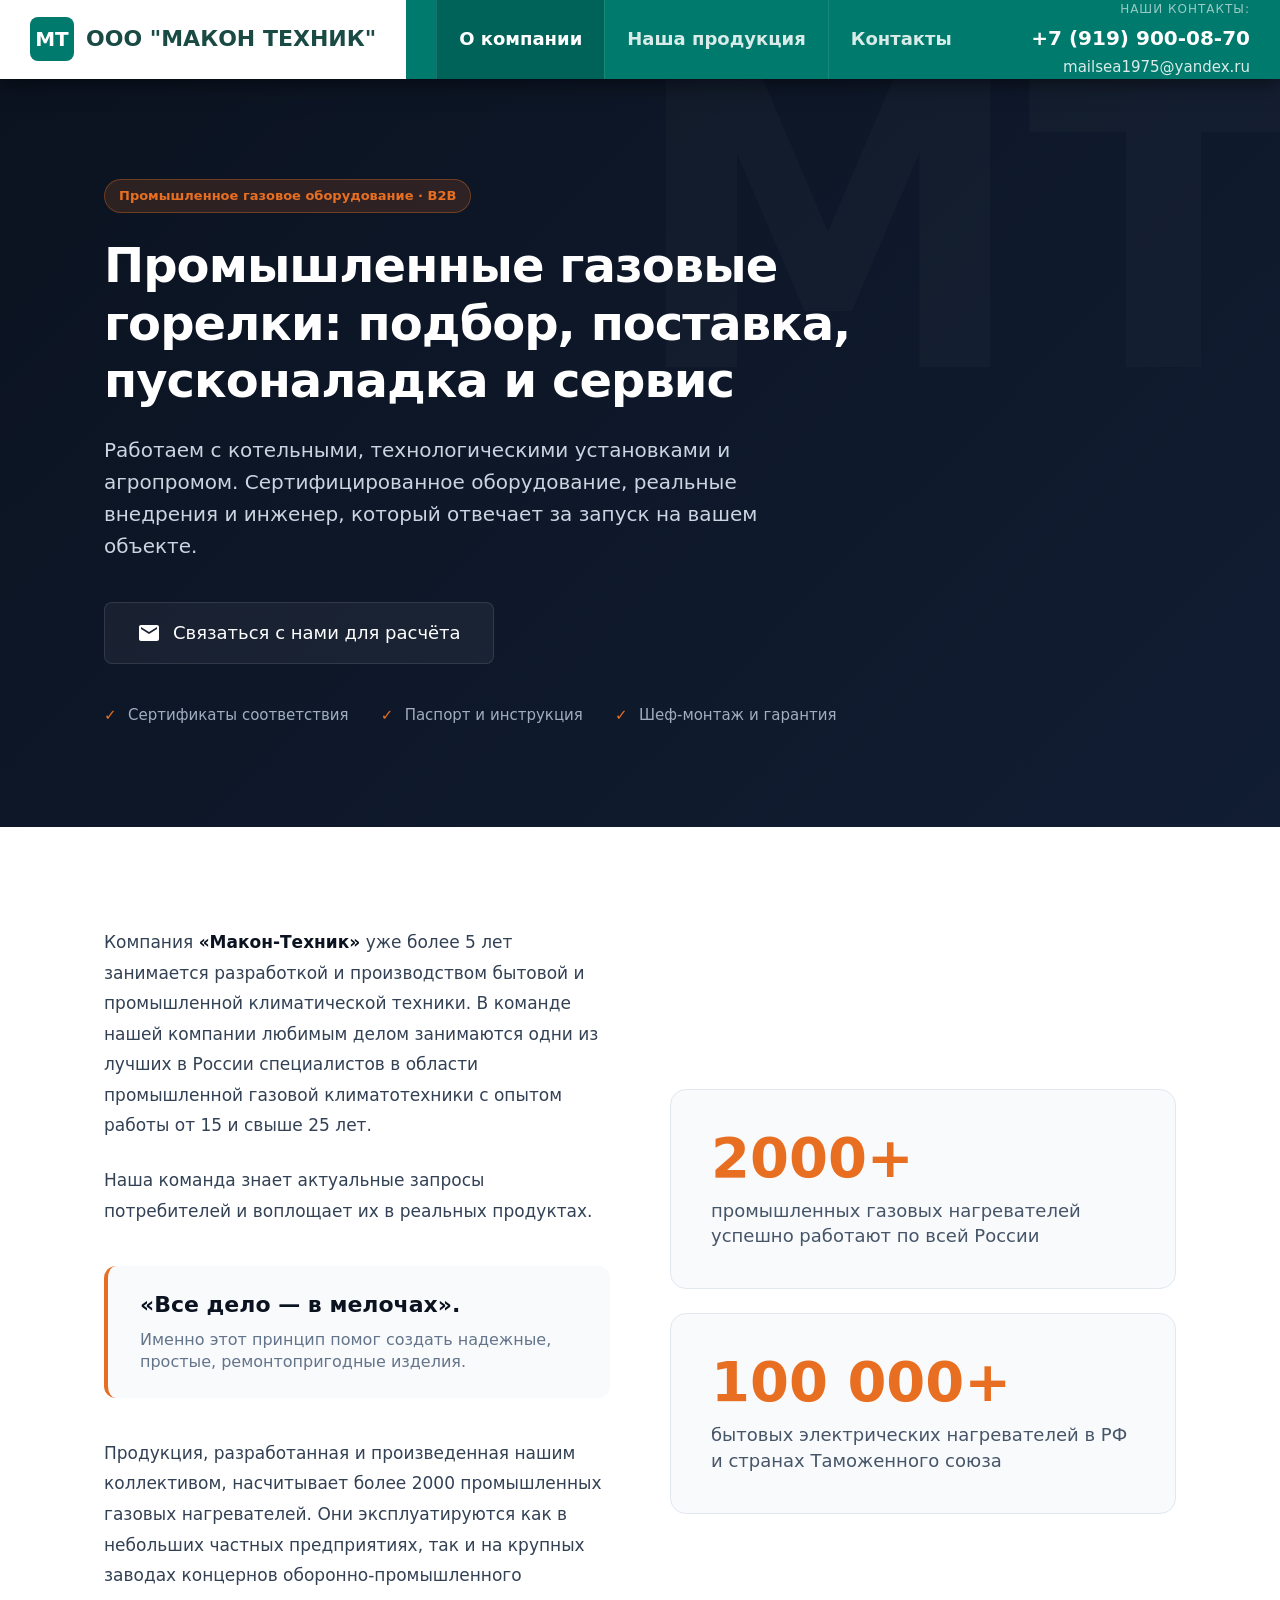
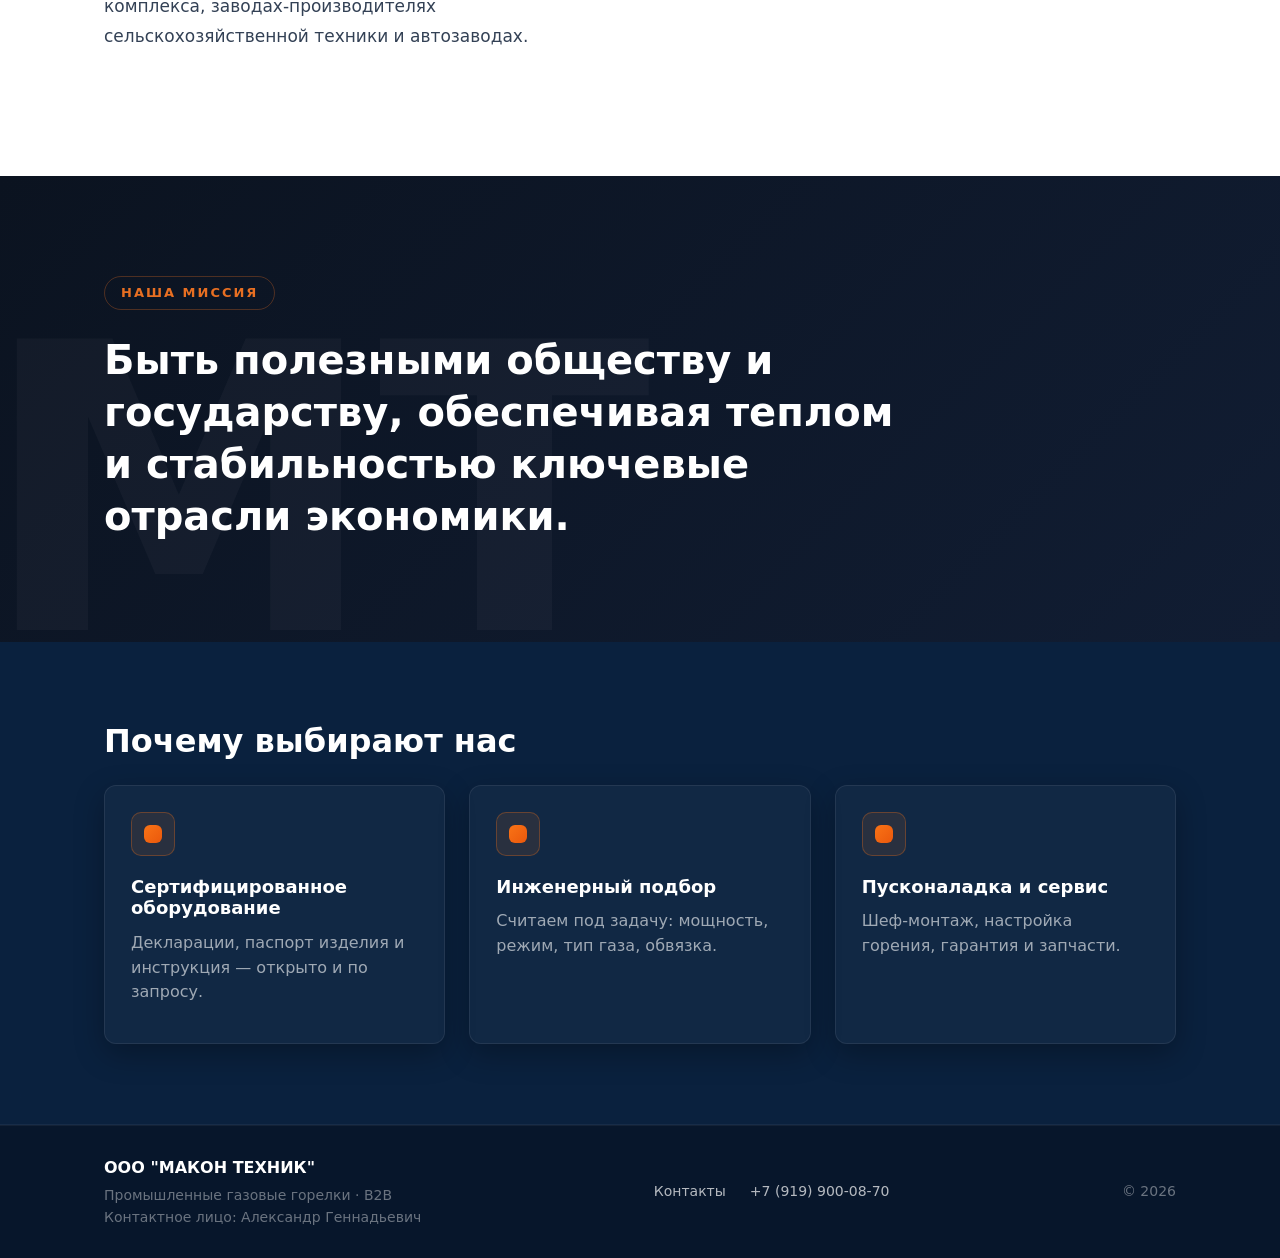
==== commit 8c7b462c: "Update index.html" ====
--- a/index.html
+++ b/index.html
@@ -210,9 +210,11 @@
       <div>
         <div class="footer__logo">ООО "МАКОН ТЕХНИК"</div>
         <p class="footer__muted">Промышленные газовые горелки · B2B</p>
+        <p class="footer__muted">Контактное лицо: Александр Геннадьевич</p>
       </div>
       <div class="footer__cols">
         <a href="contacts.html">Контакты</a>
+        <a href="tel:+79199000870" class="footer__phone">+7 (919) 900-08-70</a>
       </div>
       <p class="footer__muted">© 2026</p>
     </div>
--- a/css/style.css
+++ b/css/style.css
@@ -91,7 +91,7 @@
 .header__email { font-size: 15px; color: rgba(255,255,255,0.85); text-decoration: none; transition: color 0.2s; }
 .header__phone:hover, .header__email:hover { color: var(--accent); }
 
-.burger { display: none; background: transparent; border: 0; padding: 8px; cursor: pointer; }
+.burger { display: none; background: transparent; border: 0; cursor: pointer; }
 .burger span { display: block; width: 28px; height: 3px; background: #fff; margin: 5px 0; border-radius: 2px; }
 
 /* BUTTONS */
@@ -141,21 +141,82 @@
 .footer__cols { display: flex; gap: 24px; }
 .footer__cols a { color: rgba(255,255,255,0.7); text-decoration: none; transition: color 0.2s; }
 
+/* === НИЖНЕЕ МЕНЮ (ТОЛЬКО ДЛЯ МОБИЛЬНЫХ) === */
+.mobile-bottom-nav { display: none; }
+
 /* === МОБИЛЬНАЯ ВЕРСИЯ === */
 @media (max-width: 768px) {
+  body { padding-bottom: 60px; } /* Отступ, чтобы контент не перекрывался меню */
   .container { padding-left: 15px; padding-right: 15px; }
 
   .header__inner { flex-direction: column; }
   .header__logo-area { justify-content: center; padding: 12px; width: 100%; }
   .header__nav-area { flex-direction: column; padding: 0 15px 15px; gap: 12px; align-items: center; width: 100%; }
-  .burger { display: block; position: static; align-self: center; padding: 10px; }
-  .nav { display: none; flex-direction: column; width: 100%; margin: 0; padding: 0; background: var(--brand-teal-dark); border-radius: 8px; overflow: hidden; }
+
+  /* Улучшенный бургер */
+  .burger {
+    display: flex;
+    flex-direction: column;
+    justify-content: center;
+    align-items: center;
+    width: 100%;
+    max-width: 200px;
+    padding: 12px;
+    background: rgba(255,255,255,0.1);
+    border-radius: 8px;
+    margin: 10px auto;
+  }
+  .burger span { width: 24px; height: 2px; background: #fff; margin: 3px 0; }
+
+  .nav {
+    display: none;
+    flex-direction: column;
+    width: 100%;
+    margin: 0;
+    padding: 0;
+    background: var(--brand-teal-dark);
+    border-radius: 8px;
+    overflow: hidden;
+  }
   .nav.is-open { display: flex; }
-  .nav a { padding: 14px; border-left: none; border-bottom: 1px solid rgba(255,255,255,0.12); justify-content: center; width: 100%; }
-  .header__contacts { align-items: center; text-align: center; margin-top: 0; }
+  .nav a {
+    padding: 16px;
+    border-left: none;
+    border-bottom: 1px solid rgba(255,255,255,0.1);
+    justify-content: center;
+    font-size: 18px;
+  }
+  .header__contacts { margin-top: 5px; align-items: center; text-align: center; }
 
   .grid--3 { grid-template-columns: 1fr; }
   .model { grid-template-columns: 1fr; }
   .model__body { padding: 20px; }
   .section { padding: 40px 0; }
-}
+
+  /* Нижнее меню */
+  .mobile-bottom-nav {
+    display: flex;
+    position: fixed;
+    bottom: 0;
+    left: 0;
+    width: 100%;
+    background: #0b1320;
+    border-top: 1px solid rgba(255,255,255,0.1);
+    z-index: 1000;
+  }
+  .mobile-bottom-nav a {
+    flex: 1;
+    text-align: center;
+    padding: 15px 5px;
+    color: rgba(255,255,255,0.6);
+    text-decoration: none;
+    font-size: 14px;
+    font-weight: 600;
+    border-right: 1px solid rgba(255,255,255,0.05);
+  }
+  .mobile-bottom-nav a:last-child { border-right: none; }
+  .mobile-bottom-nav a.active {
+    color: #e86f22;
+    background: rgba(232,111,34,0.1);
+  }
+}
